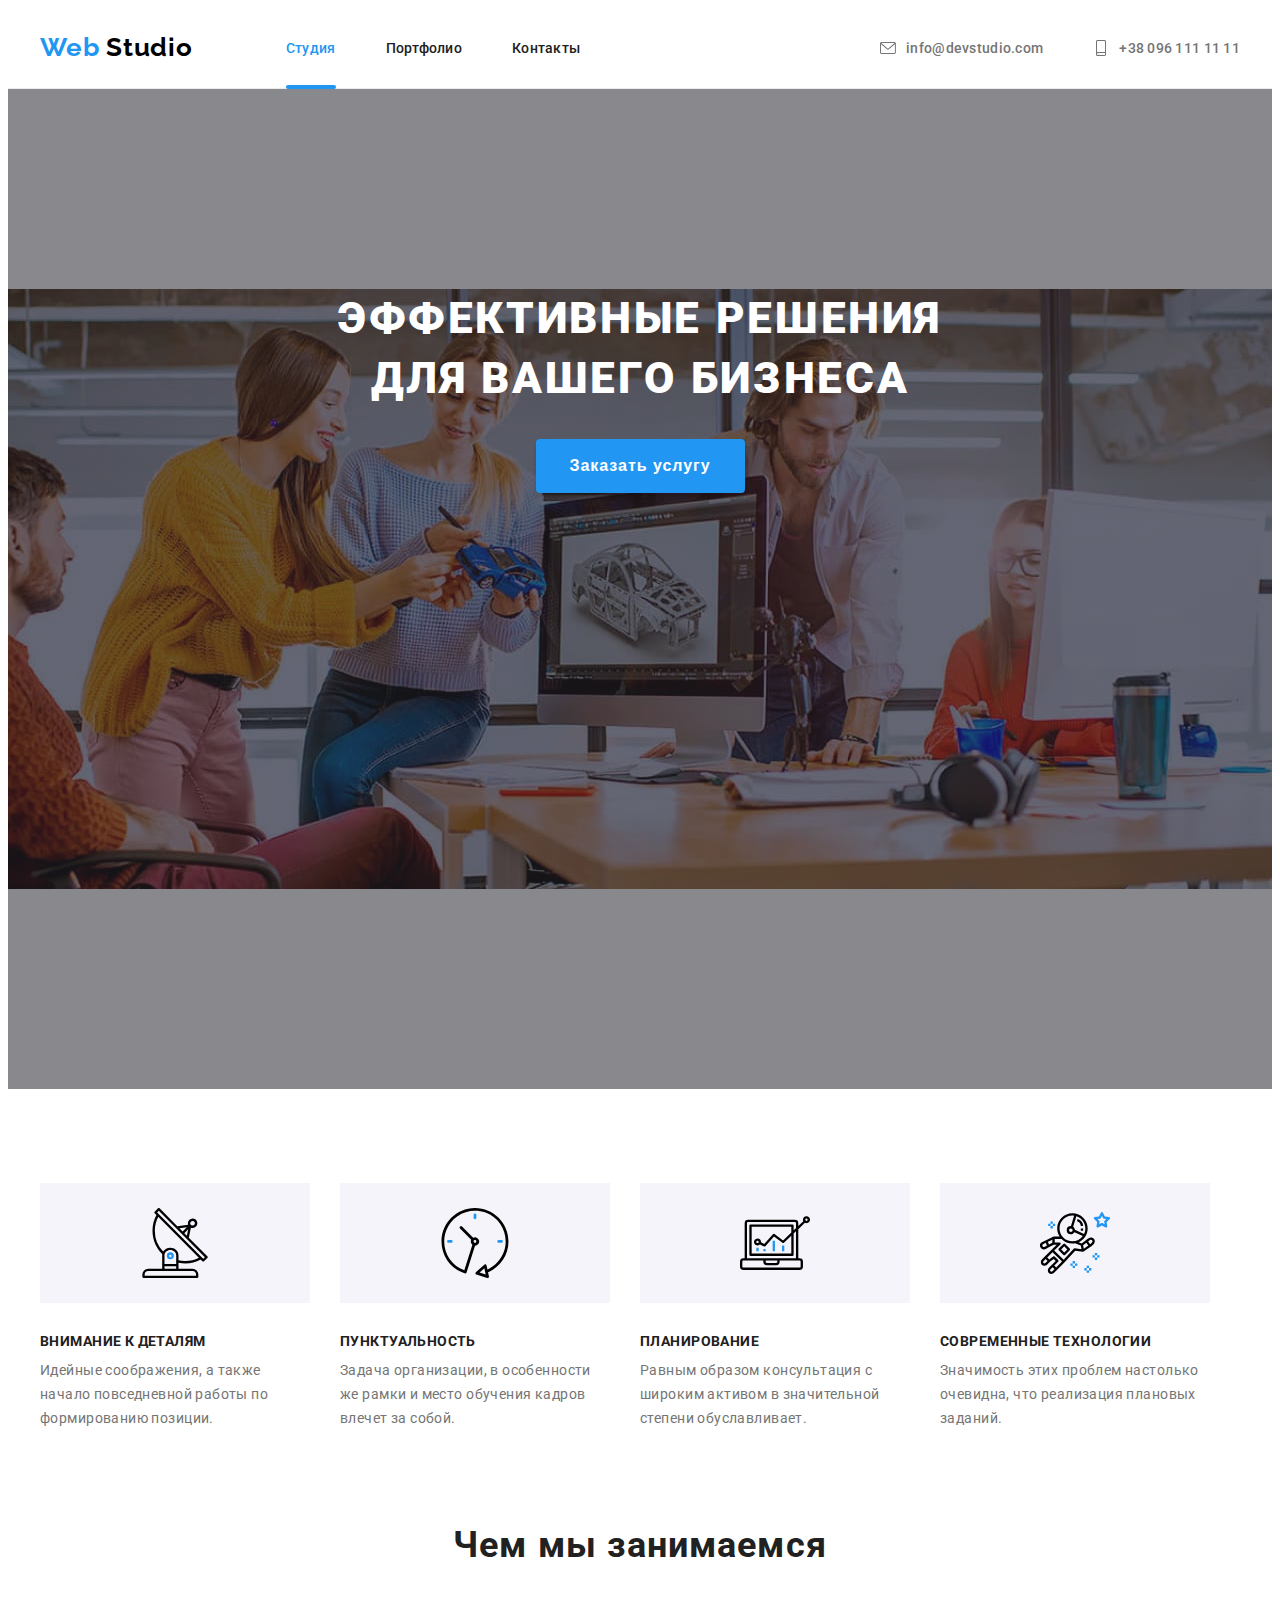
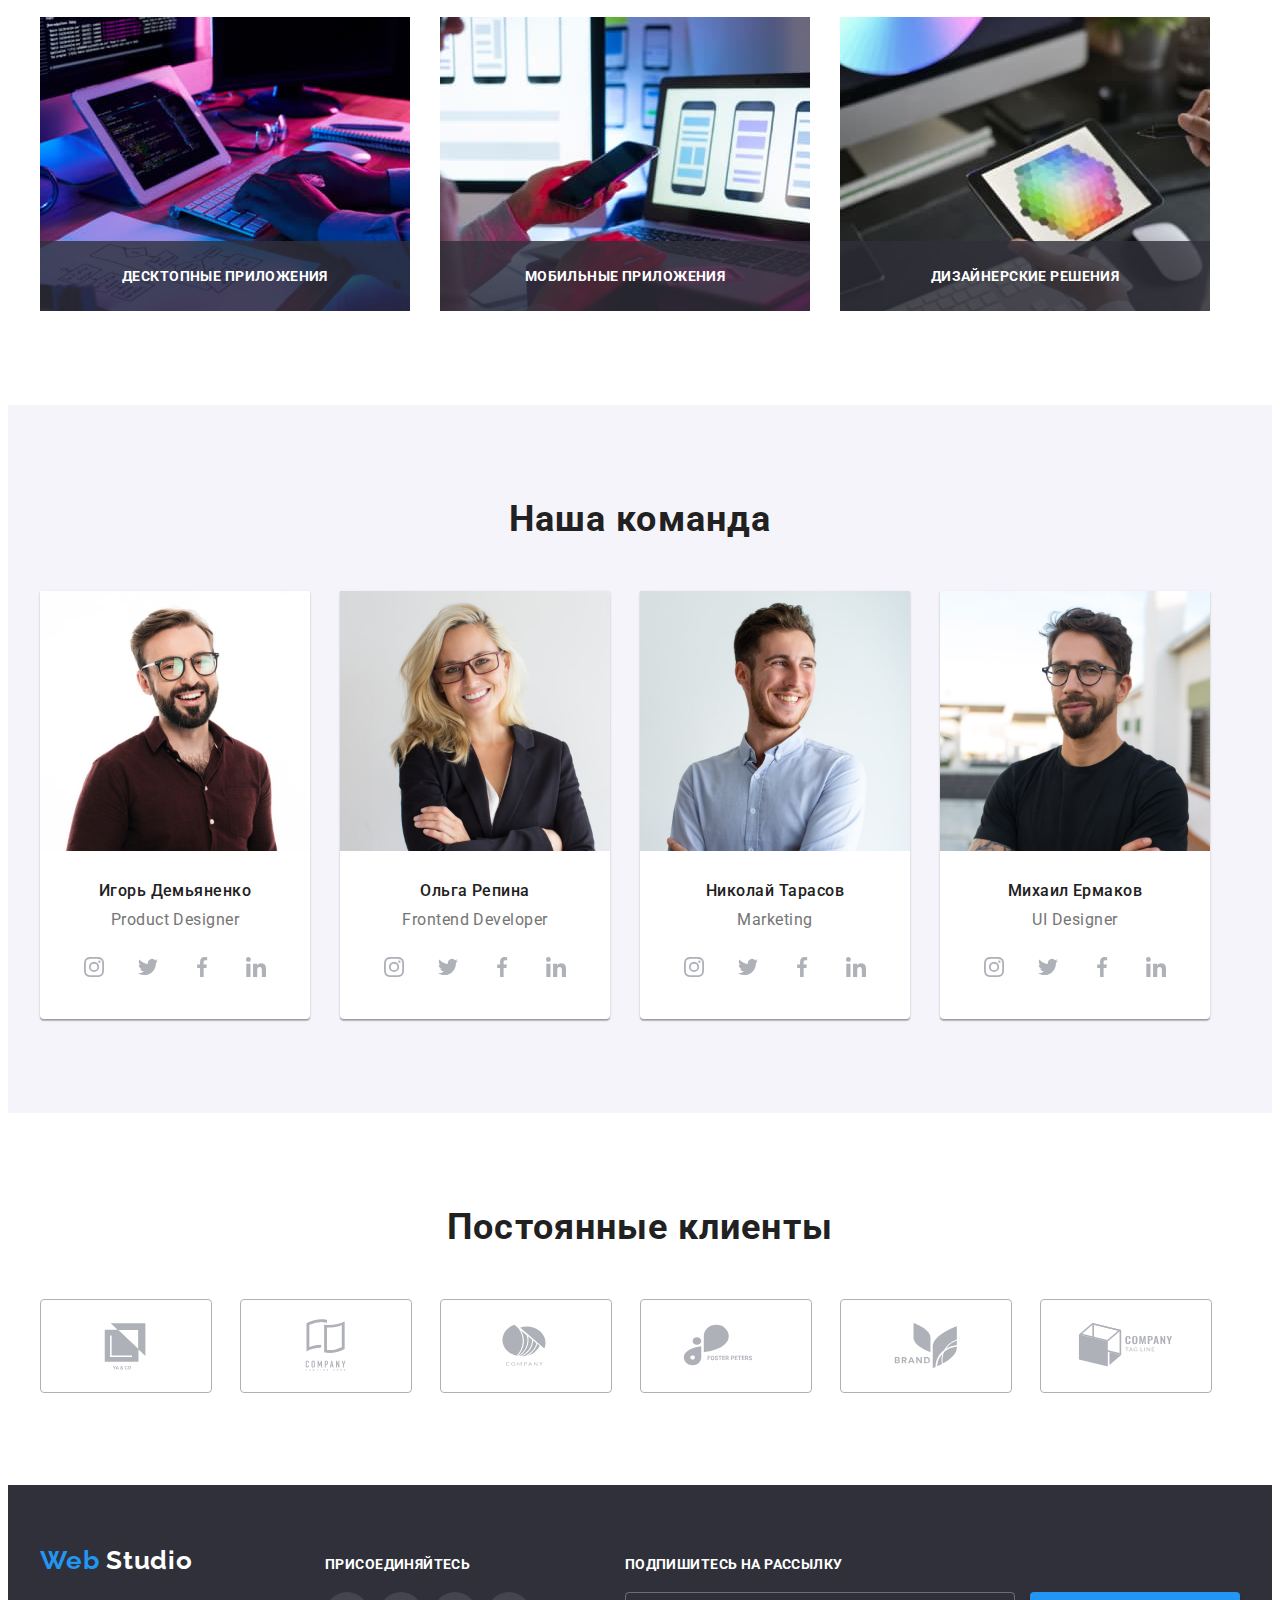
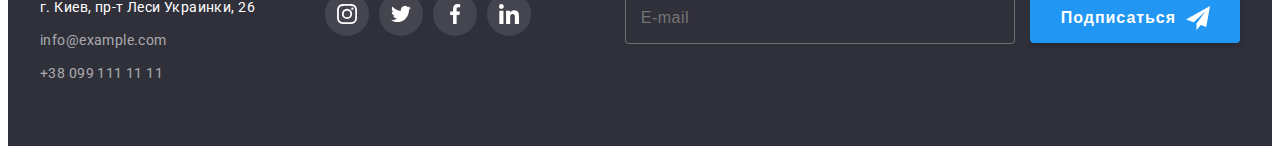
==== index.html @ 8574497f "Copy dz6" ====
<!DOCTYPE html>
<html lang="ru">
  <head>
    <meta charset="UTF-8" />
    <meta http-equiv="X-UA-Compatible" content="IE=edge" />
    <meta name="viewport" content="width=device-width, initial-scale=1.0" />
    <title>WebStudio</title>
    <link
      rel="stylesheet"
      href="https://cdnjs.cloudflare.com/ajax/libs/modern-normalize/1.0.0/modern-normalize.min.css"
      integrity="sha512-ISS7cAi1PEhQ8jnbJpJZMd29NlhNj4AWYyLOSp2CE/CsHxTCu+r+t0D2yoJudVrd0/8fTVPUVDzY5Tvli75u/g=="
      crossorigin="anonymous"
    />
    <link rel="stylesheet" href="./css/style.css" />
    <link rel="preconnect" href="https://fonts.googleapis.com" />
    <link rel="preconnect" href="https://fonts.gstatic.com" crossorigin />
    <link
      href="https://fonts.googleapis.com/css2?family=Raleway:wght@700&family=Roboto:wght@400;500;700;900&display=swap"
      rel="stylesheet"
    />
  </head>
  <body>
    <header>
      <div class="container container-nav">
        <a class="logo-header" href="./index.html">
          <span class="logo-color">Web</span>
          Studio
        </a>
        <!-- Menu -->
        <nav>
          <ul class="nav-table">
            <li class="table-item">
              <a class="table-link activ" href="./index.html">Студия</a>
            </li>
            <li class="table-item">
              <a class="table-link" href="./portfolio.html">Портфолио</a>
            </li>
            <li class="table-item">
              <a class="table-link" href="">Контакты</a>
            </li>
          </ul>
        </nav>
        <!-- Header-contacts -->
        <ul class="table-info">
          <li class="table-item">
            <a class="table-info-link" href="mailto:info@devstudio.com">
              <svg class="info-icon-mail" width="16" height="16">
                <use href="./images/icons.svg#icon-mail"></use>
              </svg>
              info@devstudio.com
            </a>
          </li>
          <li class="table-item">
            <a class="table-info-link" href="tel:+380961111111">
              <svg class="info-icon-smartphone" width="16" height="16">
                <use href="./images/icons.svg#icon-smartphone"></use>
              </svg>
              +38 096 111 11 11
            </a>
          </li>
        </ul>
      </div>
    </header>

    <main>
      <!-- Hero -->
      <section class="hero">
        <div>
          <h1 class="main-title">
            Эффективные решения
            <br />
            для вашего бизнеса
          </h1>
          <button class="main-btm" type="button" data-open-modal>
            Заказать услугу
          </button>
        </div>
      </section>
      <!-- Benefits -->
      <section class="section">
        <div class="container">
          <h2 class="visually-hidden">Преимущество</h2>
          <ul class="benefits-table">
            <li class="benefits-item">
              <div class="benefits-icon">
                <svg class="icon-antenna">
                  <use href="./images/icons.svg#icon-antenna"></use>
                </svg>
              </div>
              <h3 class="benefits-title">Внимание к деталям</h3>
              <p class="benefits-text">
                Идейные соображения, а также начало повседневной работы по
                формированию позиции.
              </p>
            </li>
            <li class="benefits-item">
              <div class="benefits-icon">
                <svg class="icon-antenna">
                  <use href="./images/icons.svg#icon-clock"></use>
                </svg>
              </div>
              <h3 class="benefits-title">Пунктуальность</h3>
              <p class="benefits-text">
                Задача организации, в особенности же рамки и место обучения
                кадров влечет за собой.
              </p>
            </li>
            <li class="benefits-item">
              <div class="benefits-icon">
                <svg class="icon-antenna">
                  <use href="./images/icons.svg#icon-diagram"></use>
                </svg>
              </div>
              <h3 class="benefits-title">Планирование</h3>
              <p class="benefits-text">
                Равным образом консультация с широким активом в значительной
                степени обуславливает.
              </p>
            </li>
            <li class="benefits-item">
              <div class="benefits-icon">
                <svg class="icon-antenna">
                  <use href="./images/icons.svg#icon-astronaut"></use>
                </svg>
              </div>
              <h3 class="benefits-title">Современные технологии</h3>
              <p class="benefits-text">
                Значимость этих проблем настолько очевидна, что реализация
                плановых заданий.
              </p>
            </li>
          </ul>
        </div>
      </section>
      <!-- Work -->
      <section class="work section">
        <div class="container">
          <h2 class="work-title">Чем мы занимаемся</h2>
          <ul class="work-table">
            <li class="work-img">
              <img src="./images/box1.jpg" alt="photo" width="370" />
              <p class="work-text">Десктопные приложения</p>
            </li>
            <li class="work-img">
              <img src="./images/box2.jpg" alt="photo" width="370" />
              <p class="work-text">Мобильные приложения</p>
            </li>
            <li class="work-img">
              <img src="./images/box3.jpg" alt="photo" width="370" />
              <p class="work-text">Дизайнерские решения</p>
            </li>
          </ul>
        </div>
      </section>
      <!-- Trainer -->
      <section class="trainer section">
        <div class="container">
          <h2 class="trainer-subtitle">Наша команда</h2>
          <ul class="trainer-table">
            <li class="trainer-item">
              <img src="./images/team1.jpg" alt="photo" width="270" />
              <div class="tehno-card-trainer">
                <h3 class="trainer-title">Игорь Демьяненко</h3>
                <p class="trainer-text">Product Designer</p>
                <ul class="trainer-table-icon">
                  <li class="trainer-item-icon">
                    <a class="trainer-icon-link" href="">
                      <svg class="trainer-icon">
                        <use href="./images/icons.svg#icon-instagram"></use>
                      </svg>
                    </a>
                  </li>
                  <li class="trainer-item-icon">
                    <a class="trainer-icon-link" href="">
                      <svg class="trainer-icon">
                        <use href="./images/icons.svg#icon-twitter"></use>
                      </svg>
                    </a>
                  </li>
                  <li class="trainer-item-icon">
                    <a class="trainer-icon-link" href="">
                      <svg class="trainer-icon">
                        <use href="./images/icons.svg#icon-facebook"></use>
                      </svg>
                    </a>
                  </li>
                  <li class="trainer-item-icon">
                    <a class="trainer-icon-link" href="">
                      <svg class="trainer-icon">
                        <use href="./images/icons.svg#icon-linkedin"></use>
                      </svg>
                    </a>
                  </li>
                </ul>
              </div>
            </li>
            <li class="trainer-item">
              <img src="./images/team2.jpg" alt="photo" width="270" />
              <div class="tehno-card-trainer">
                <h3 class="trainer-title">Ольга Репина</h3>
                <p class="trainer-text">Frontend Developer</p>
                <ul class="trainer-table-icon">
                  <li class="trainer-item-icon">
                    <a class="trainer-icon-link" href="">
                      <svg class="trainer-icon">
                        <use href="./images/icons.svg#icon-instagram"></use>
                      </svg>
                    </a>
                  </li>
                  <li class="trainer-item-icon">
                    <a class="trainer-icon-link" href="">
                      <svg class="trainer-icon">
                        <use href="./images/icons.svg#icon-twitter"></use>
                      </svg>
                    </a>
                  </li>
                  <li class="trainer-item-icon">
                    <a class="trainer-icon-link" href="">
                      <svg class="trainer-icon">
                        <use href="./images/icons.svg#icon-facebook"></use>
                      </svg>
                    </a>
                  </li>
                  <li class="trainer-item-icon">
                    <a class="trainer-icon-link" href="">
                      <svg class="trainer-icon">
                        <use href="./images/icons.svg#icon-linkedin"></use>
                      </svg>
                    </a>
                  </li>
                </ul>
              </div>
            </li>
            <li class="trainer-item">
              <img src="./images/team3.jpg" alt="photo" width="270" />
              <div class="tehno-card-trainer">
                <h3 class="trainer-title">Николай Тарасов</h3>
                <p class="trainer-text">Marketing</p>
                <ul class="trainer-table-icon">
                  <li class="trainer-item-icon">
                    <a class="trainer-icon-link" href="">
                      <svg class="trainer-icon">
                        <use href="./images/icons.svg#icon-instagram"></use>
                      </svg>
                    </a>
                  </li>
                  <li class="trainer-item-icon">
                    <a class="trainer-icon-link" href="">
                      <svg class="trainer-icon">
                        <use href="./images/icons.svg#icon-twitter"></use>
                      </svg>
                    </a>
                  </li>
                  <li class="trainer-item-icon">
                    <a class="trainer-icon-link" href="">
                      <svg class="trainer-icon">
                        <use href="./images/icons.svg#icon-facebook"></use>
                      </svg>
                    </a>
                  </li>
                  <li class="trainer-item-icon">
                    <a class="trainer-icon-link" href="">
                      <svg class="trainer-icon">
                        <use href="./images/icons.svg#icon-linkedin"></use>
                      </svg>
                    </a>
                  </li>
                </ul>
              </div>
            </li>
            <li class="trainer-item">
              <img src="./images/team4.jpg" alt="photo" width="270" />
              <div class="tehno-card-trainer">
                <h3 class="trainer-title">Михаил Ермаков</h3>
                <p class="trainer-text">UI Designer</p>
                <ul class="trainer-table-icon">
                  <li class="trainer-item-icon">
                    <a class="trainer-icon-link" href="">
                      <svg class="trainer-icon">
                        <use href="./images/icons.svg#icon-instagram"></use>
                      </svg>
                    </a>
                  </li>
                  <li class="trainer-item-icon">
                    <a class="trainer-icon-link" href="">
                      <svg class="trainer-icon">
                        <use href="./images/icons.svg#icon-twitter"></use>
                      </svg>
                    </a>
                  </li>
                  <li class="trainer-item-icon">
                    <a class="trainer-icon-link" href="">
                      <svg class="trainer-icon">
                        <use href="./images/icons.svg#icon-facebook"></use>
                      </svg>
                    </a>
                  </li>
                  <li class="trainer-item-icon">
                    <a class="trainer-icon-link" href="">
                      <svg class="trainer-icon">
                        <use href="./images/icons.svg#icon-linkedin"></use>
                      </svg>
                    </a>
                  </li>
                </ul>
              </div>
            </li>
          </ul>
        </div>
      </section>
      <!-- Companies -->
      <section class="section">
        <div class="container companies">
          <h2 class="companies-title">Постоянные клиенты</h2>
          <ul class="companies-table">
            <li class="companies-item">
              <a class="companies-link" href="">
                <svg class="companies-icon">
                  <use href="./images/icons.svg#icon-client1"></use>
                </svg>
              </a>
            </li>
            <li class="companies-item">
              <a class="companies-link" href="">
                <svg class="companies-icon">
                  <use href="./images/icons.svg#icon-client2"></use>
                </svg>
              </a>
            </li>
            <li class="companies-item">
              <a class="companies-link" href="">
                <svg class="companies-icon">
                  <use href="./images/icons.svg#icon-client3"></use>
                </svg>
              </a>
            </li>
            <li class="companies-item">
              <a class="companies-link" href="">
                <svg class="companies-icon">
                  <use href="./images/icons.svg#icon-client4"></use>
                </svg>
              </a>
            </li>
            <li class="companies-item">
              <a class="companies-link" href="">
                <svg class="companies-icon">
                  <use href="./images/icons.svg#icon-client5"></use>
                </svg>
              </a>
            </li>
            <li class="companies-item">
              <a class="companies-link" href="">
                <svg class="companies-icon">
                  <use href="./images/icons.svg#icon-client6"></use>
                </svg>
              </a>
            </li>
          </ul>
        </div>
      </section>
    </main>

    <footer class="footer">
      <!-- Footer address -->
      <div class="footer-container container">
        <div>
          <a class="footer-logo" href="./index.html">
            <span class="footer-logo-color">Web</span>
            Studio
          </a>
          <address class="footer-address">
            <p class="footer-addres-text">г. Киев, пр-т Леси Украинки, 26</p>
            <ul>
              <li class="footer-table-item">
                <a class="footer-link" href="mailto:info@example.com">
                  info@example.com
                </a>
              </li>
              <li class="footer-table-item">
                <a class="footer-link" href="tel:+380991111111">
                  +38 099 111 11 11
                </a>
              </li>
            </ul>
          </address>
        </div>
        <!-- Network footer -->
        <div class="footer-section-icon">
          <h3 class="footer-title">Присоединяйтесь</h3>
          <ul class="footer-table-icon">
            <li class="footer-item-icon">
              <a class="footer-icon-link" href="">
                <svg class="footer-icon">
                  <use href="./images/icons.svg#icon-instagram"></use>
                </svg>
              </a>
            </li>
            <li class="footer-item-icon">
              <a class="footer-icon-link" href="">
                <svg class="footer-icon">
                  <use href="./images/icons.svg#icon-twitter"></use>
                </svg>
              </a>
            </li>
            <li class="footer-item-icon">
              <a class="footer-icon-link" href="">
                <svg class="footer-icon">
                  <use href="./images/icons.svg#icon-facebook"></use>
                </svg>
              </a>
            </li>
            <li class="footer-item-icon">
              <a class="footer-icon-link" href="">
                <svg class="footer-icon">
                  <use href="./images/icons.svg#icon-linkedin"></use>
                </svg>
              </a>
            </li>
          </ul>
        </div>
        <!-- Footer-form-index -->
        <form class="footer-form">
          <h3 class="footer-form-title">Подпишитесь на рассылку</h3>
          <input
            class="footer-email"
            type="email"
            name="email"
            placeholder="E-mail"
            required
          />

          <button class="form-btm-submit" type="submit">
            Подписаться
            <svg class="form-icon-send" width="24" height="24">
              <use href="./images/icons.svg#icon-icon-send"></use>
            </svg>
          </button>
        </form>
      </div>
    </footer>
    <!-- Backdrop -->
    <div class="backdrop is-hidden" data-backdrop>
      <div class="modal">
        <button class="backdrop-button" data-close-modal>
          <svg class="backdrop-icon">
            <use
              href="./images/icons.svg#icon-close-black"
              width="18"
              height="18"
            ></use>
          </svg>
        </button>

        <!-- Form -->
        <form class="backdrop-form">
          <h3 class="backdrop-title">
            Оставьте свои данные, мы вам перезвоним
          </h3>
          <label class="backdrop-label">
            <span class="backdrop-label-text">Имя</span>
            <input class="form-input" type="text" name="text" required/>
            <svg class="form-icon" width="18" height="18">
              <use href="./images/icons.svg#icon-backdrop-person"></use>
            </svg>
          </label>
          <label class="backdrop-label">
            <span class="backdrop-label-text">Телефон</span>
            <input class="form-input" type="tel" name="tel" required/>
            <svg class="form-icon" width="18" height="18">
              <use href="./images/icons.svg#icon-phone-bagdrop"></use>
            </svg>
          </label>
          <label class="backdrop-label">
            <span class="backdrop-label-text">Почта</span>
            <input class="form-input" type="email" name="email" required/>
            <svg class="form-icon" width="18" height="18">
              <use href="./images/icons.svg#icon-backdrop-email"></use>
            </svg>
          </label>
          <label class="backdrop-textarea">
            <span class="backdrop-label-text">Комментарий</span>
            <textarea
              class="textarea"
              name="textarea"
              placeholder="Введите текст"
            ></textarea>
          </label>
          <label class="backdrop-chackbox">
            <input class="checkbox" type="checkbox" />
            <span class="checkbox-icon"></span>

            Соглашаюсь с рассылкой и принимаю
            <a class="backdrop-link" href="">Условия договора</a>
          </label>
          <div class="backdrop-container-btm">
            <button class="backdrop-btm" type="submit">Отправить</button>
          </div>
        </form>
      </div>
    </div>
    <!-- JS -->
    <script src="./js/modal.js"></script>
  </body>
</html>
---- css/style.css ----
:root {
  --primary-text-color: #212121;
  --primary-whity-color: #ffffff;
  --accent-color: #2196f3;
  --link-color: #757575;
  --logo-color: #000000;
  --bgr-color: #2f303a;
  --secondary-bgr-color: #f5f4fa;
  --button-hover: #188ce8;
  --hero-border-color: #ececec;
  --color-icons: #afb1b8;
}

body {
  font-family: "Roboto", sans-serif;
  font-style: normal;
  font-size: 14px;
  background-color: var(--primary-whity-color);
  color: var(--primary-text-color);
}
img {
  display: block;
  max-width: 100%;
  height: auto;
}
h1,
h2,
h3,
h4,
h5,
h6,
p {
  font-size: inherit;
  font-weight: 400;
  margin: 0;
  padding: 0;
}
ul {
  list-style: none;
}
ul,
li {
  margin: 0;
  padding: 0;
}
header {
  border-bottom: 1px solid var(--hero-border-color);
}

header .activ {
  color: var(--accent-color);
}
input {
  padding: 0;
}

/* header страницы index и portfolio */
.container {
  max-width: 1200px;
  margin: 0 auto;
  padding-left: 15px;
  padding-right: 15px;
}
.section {
  padding-top: 94px;
  padding-bottom: 94px;
}
/* nav-menu */
.container-nav {
  display: flex;
}
.logo-header {
  font-family: "Raleway";
  font-weight: 700;
  font-size: 26px;
  line-height: 1.192;
  color: var(--logo-color);
  letter-spacing: 0.03em;
  text-decoration: none;
  padding-top: 24px;
  margin-right: 93px;
  padding-bottom: 25px;
}
.logo-color {
  color: var(--accent-color);
}
.nav-table {
  display: flex;
}
.table-item {
  margin-right: 50px;
}
.table-item:last-child {
  margin-right: 0;
}
.table-link {
  font-weight: 500;
  font-size: 14px;
  line-height: 1.142;
  letter-spacing: 0.02em;
  color: var(--primary-text-color);
  text-decoration: none;
  padding: 32px 0;
  display: block;
  position: relative;
  transition-property: color;
  transition-duration: 250ms;
  transition-timing-function: cubic-bezier(0.4, 0, 0.2, 1);
}

.table-link::after {
  content: "";
  display: block;
  height: 4px;
  width: 100%;
  background: #2196f3;
  border-radius: 2px;
  position: absolute;
  bottom: -1.5px;
  opacity: 0;
  transition-property: transform background opacity;
  transition-duration: 250ms;
  transition-timing-function: cubic-bezier(0.4, 0, 0.2, 1);
  transform: scaleX(0);
}
.table-link:hover::after,
.table-link:focus::after {
  opacity: 1;
  transform: scaleX(1);
}

header .activ::after {
  content: "";
  display: block;
  height: 4px;
  width: 100%;
  background: #2196f3;
  border-radius: 2px;
  position: absolute;
  bottom: -1.5px;
  transform: scale(1);
  opacity: 1;
}
.table-info {
  display: flex;
  margin-left: auto;
}

.table-info-link {
  display: flex;
  align-items: center;
  font-weight: 500;
  font-size: 14px;
  line-height: 16px;
  letter-spacing: 0.02em;
  color: var(--link-color);
  fill: var(--link-color);
  text-decoration: none;
  padding: 32px 0;
  transition-property: color, fill;
  transition-duration: 250ms;
  transition-timing-function: cubic-bezier(0.4, 0, 0.2, 1);
}
.info-icon-mail {
  margin-right: 10px;
}
.info-icon-smartphone {
  margin-right: 10px;
}

.table-link:hover,
.table-link:focus,
.table-info-link:hover,
.table-info-link:focus {
  color: var(--accent-color);
  fill: var(--accent-color);
}

/* hero*/
.hero {
  background-color: #c4c4c4;
  max-width: 1600px;
  height: 600px;
  margin-left: auto;
  margin-right: auto;
  background-image: linear-gradient(
      to right,
      rgba(47, 48, 58, 0.4),
      rgba(47, 48, 58, 0.4)
    ),
    url(../images/fon-img.jpeg);
  background-repeat: no-repeat;
  background-position: center;
  text-align: center;
  padding: 200px 0;
}
.main-title {
  font-weight: 900;
  font-size: 44px;
  line-height: 1.363;
  text-align: center;
  letter-spacing: 0.06em;
  text-transform: uppercase;
  color: var(--primary-whity-color);
}

.main-btm {
  background-color: var(--accent-color);
  font-weight: 700;
  font-size: 16px;
  line-height: 1.875;
  text-align: center;
  letter-spacing: 0.06em;
  color: var(--primary-whity-color);
  cursor: pointer;
  padding: 10px 32px;
  margin-top: 30px;
  border-radius: 4px;
  border-color: transparent;
  box-shadow: 0px 4px 4px rgba(0, 0, 0, 0.15);
  transition-property: background-color;
  transition-duration: 250ms;
  transition-timing-function: cubic-bezier(0.4, 0, 0.2, 1);
}
.main-btm:hover,
.main-btm:focus {
  background-color: var(--button-hover);
}
/* Benefits */
.visually-hidden {
  position: absolute;
  width: 1px;
  height: 1px;
  margin: -1px;
  border: 0;
  padding: 0;
  white-space: nowrap;
  clip-path: inset(100%);
  clip: rect(0 0 0 0);
  overflow: hidden;
}

.benefits-table {
  display: flex;
}
.benefits-item {
  max-width: 270px;
  margin-right: 30px;
}
.benefits-item:last-child {
  margin-right: 0;
}
.benefits-icon {
  display: flex;
  width: 270px;
  height: 120px;
  margin-bottom: 30px;
  background-color: var(--secondary-bgr-color);
  align-items: center;
  justify-content: center;
}
.icon-antenna {
  height: 70px;
  width: 70px;
}

.benefits-title {
  font-weight: 700;
  font-size: 14px;
  line-height: 1.142;
  letter-spacing: 0.03em;
  text-transform: uppercase;
  color: var(--primary-text-color);
}
.benefits-text {
  font-size: 14px;
  line-height: 1.714;
  letter-spacing: 0.03em;
  color: #757575;
  margin-top: 10px;
}

/* Work */
.work {
  padding-top: 0;
}
.work-title {
  font-weight: 700;
  font-size: 36px;
  line-height: 1.166;
  text-align: center;
  letter-spacing: 0.03em;
  margin-bottom: 50px;
}
.work-table {
  display: flex;
  flex-wrap: wrap;
  list-style: none;
  margin-top: -30px;
  margin-left: -30px;
}
.work-img {
  position: relative;
  margin-top: 30px;
  margin-left: 30px;
  flex-basis: calc(100% / 3- 30px);
}
.work-text {
  position: absolute;
  left: 0;
  bottom: 0;
  width: 100%;
  height: 70px;
  background: rgba(47, 48, 58, 0.8);

  display: flex;
  align-items: center;
  justify-content: center;

  text-transform: uppercase;
  font-weight: 700;
  font-size: 14px;
  line-height: 1.142;
  text-align: center;
  letter-spacing: 0.03em;
  color: #ffffff;
}
/* Treiner */
.trainer {
  background-color: var(--secondary-bgr-color);
}
.trainer-subtitle,
.companies-title {
  font-weight: 700;
  font-size: 36px;
  line-height: 1.166;
  text-align: center;
  letter-spacing: 0.03em;
}
.trainer-table {
  margin-top: 50px;
  display: flex;
  flex-wrap: wrap;
  margin-right: -30px;
}
.trainer-item {
  background-color: var(--primary-whity-color);
  max-width: 270px;
  box-shadow: 0px 1px 3px rgba(0, 0, 0, 0.12), 0px 1px 1px rgba(0, 0, 0, 0.14),
    0px 2px 1px rgba(0, 0, 0, 0.2);
  border-radius: 0px 0px 4px 4px;
  flex-basis: (100 / 4 - 30px);
  margin-right: 30px;
}

.tehno-card-trainer {
  padding: 30px 32px;
}
.trainer-title {
  font-weight: 500;
  font-size: 16px;
  line-height: 1.187;
  text-align: center;
  letter-spacing: 0.03em;
  color: var(--primary-text-color);
}
.trainer-text {
  font-size: 16px;
  line-height: 1.187;
  text-align: center;
  letter-spacing: 0.03em;
  color: var(--link-color);
  margin-top: 10px;
}
.trainer-table-icon {
  display: flex;
  margin-top: 16px;
}
.trainer-item-icon {
  margin-right: 10px;
}
.trainer-item-icon:last-child {
  margin-right: 0;
}

.trainer-icon-link {
  display: flex;
  justify-content: center;
  align-items: center;
  width: 44px;
  height: 44px;
  fill: var(--color-icons);
  margin-right: 10px;
  border-radius: 50%;
  transition-property: background-color, fill;
  transition-duration: 250ms;
  transition-timing-function: cubic-bezier(0.4, 0, 0.2, 1);
}
.trainer-icon-link:last-child {
  margin-right: 0;
}
.trainer-icon-link:hover,
.trainer-icon-link:focus {
  background-color: var(--accent-color);
  fill: var(--primary-whity-color);
}
.trainer-icon {
  width: 20px;
  height: 20px;
}

/* ------ main страницы portfolio -----*/
/* ------- Filter-tehno ------ */
.filter-table {
  display: flex;
  justify-content: center;
  margin-bottom: 50px;
}
.filter-item {
  margin-left: 8px;
}
.filter-item:first-child {
  margin-left: 0;
}

.main-btm-content {
  background-color: #f5f4fa;
  font-weight: 500;
  font-size: 16px;
  line-height: 1.625;
  text-align: center;
  letter-spacing: 0.03em;
  color: var(--primary-text-color);
  padding: 6px 22px;
  border-radius: 4px;
  border: none;
  cursor: pointer;
  transition-property: background-color, color, box-shadow;
  transition-duration: 250ms;
  transition-timing-function: cubic-bezier(0.4, 0, 0.2, 1);
}
.main-btm-content:hover,
.main-btm-content:focus {
  background-color: var(--accent-color);
  color: var(--primary-whity-color);
  box-shadow: 0px 3px 1px rgba(0, 0, 0, 0.1), 0px 1px 2px rgba(0, 0, 0, 0.08),
    0px 2px 2px rgba(0, 0, 0, 0.12);
}
.activ-btm {
  background-color: var(--accent-color);
  color: var(--primary-whity-color);
}

/* ----Tehno-card----- */
.tehno-table {
  display: flex;
  flex-wrap: wrap;
  margin-top: -30px;
  margin-left: -30px;
}
.tehno-item {
  max-width: 370px;
  margin-top: 30px;
  margin-left: 30px;
  flex-basis: calc(100% / - 30px);
}

.tehno-link {
  display: block;
  text-decoration: none;
  transition-property: box-shadow;
  transition-duration: 250ms;
  transition-timing-function: cubic-bezier(0.4, 0, 0.2, 1);
}
.tehno-link:hover,
.tehno-link:focus {
  box-shadow: 0px 1px 1px rgba(0, 0, 0, 0.12), 0px 4px 4px rgba(0, 0, 0, 0.06),
    1px 4px 6px rgba(0, 0, 0, 0.16);
}
.tehno-fon-card {
  position: relative;
  overflow: hidden;
}
.tehno-fon-text {
  position: absolute;
  top: 0;
  left: 0;
  max-width: 100%;
  font-weight: 400;
  font-size: 18px;
  line-height: 1.56;
  letter-spacing: 0.03em;
  color: #ffffff;
  background: rgba(33, 150, 243, 0.9);
  padding: 63px 24px;
  opacity: 0;
  transition-property: transform, opacity;
  transform: translateY(100%);
  transition-duration: 250ms;
  transition-timing-function: cubic-bezier(0.4, 0, 0.2, 1);
}
.tehno-link:hover .tehno-fon-text,
.tehno-link:focus .tehno-fon-text {
  opacity: 1;
  transform: translateY(0);
}
.tehno-card {
  padding: 20px 24px;
  border-right: 1px solid var(--hero-border-color);
  border-bottom: 1px solid var(--hero-border-color);
  border-left: 1px solid var(--hero-border-color);
}
.tehno-title {
  margin: 0;
  padding: 0;
  font-weight: 700;
  font-size: 18px;
  line-height: 36px;
  letter-spacing: 0.06em;
  color: var(--primary-text-color);
  margin-bottom: 4px;
}
.tehno-text {
  font-size: 16px;
  line-height: 30px;
  letter-spacing: 0.03em;
  color: var(--link-color);
}
/* -----Companies---- */
.companies-table {
  display: flex;
  margin-top: 50px;
}

.companies-icon {
  width: 106px;
  height: 70px;
}
.companies-item {
  width: 170px;
  height: 92px;
}
.companies-item:not(:last-child) {
  margin-right: 30px;
}
.companies-link {
  display: flex;
  justify-content: center;
  align-items: center;
  width: 100%;
  height: 100%;
  border: 1px solid var(--color-icons);
  fill: var(--color-icons);
  border-radius: 4px;
  transition-property: border-color, fill;
  transition-duration: 250ms;
  transition-timing-function: cubic-bezier(0.4, 0, 0.2, 1);
}
.companies-link:hover,
.companies-link:focus {
  border-color: var(--accent-color);
  fill: var(--accent-color);
}

/* footer страницы index и portfolio */

.footer {
  background-color: var(--bgr-color);
  padding-top: 60px;
  padding-bottom: 60px;
}
.footer-container {
  display: flex;
  align-items: baseline;
}
/* Footer address */
.footer-logo {
  font-family: "Raleway";
  font-weight: 700;
  font-size: 26px;
  line-height: 1.192;
  letter-spacing: 0.03em;
  color: var(--primary-whity-color);
  text-decoration: none;
  display: block;
  margin-bottom: 20px;
}
.footer-logo-color {
  color: var(--accent-color);
}
.footer-address {
  font-style: normal;
}
.footer-addres-text {
  font-size: 14px;
  line-height: 1.714;
  letter-spacing: 0.03em;
  color: var(--primary-whity-color);
  margin-bottom: 9px;
}

.footer-table-item:last-child {
  margin-top: 9px;
}
.footer-section-icon {
  margin-left: 70px;
}
.footer-title {
  font-weight: 700;
  line-height: 1.142;
  letter-spacing: 0.03em;
  text-transform: uppercase;
  color: var(--primary-whity-color);
  margin-bottom: 20px;
}

.footer-link {
  font-size: 14px;
  line-height: 1.714;
  letter-spacing: 0.03em;
  color: rgba(255, 255, 255, 0.6);
  text-decoration: none;
  transition-property: color;
  transition-duration: 250ms;
  transition-timing-function: cubic-bezier(0.4, 0, 0.2, 1);
}
.footer-link:hover,
.footer-link:focus {
  color: rgba(255, 255, 255, 0.9);
}

/* Network footer */
.footer-table-icon {
  display: flex;
}

.footer-item-icon {
  margin-right: 10px;
}
.footer-item-icon:last-child {
  margin-right: 0;
}

.footer-icon-link {
  display: flex;
  justify-content: center;
  align-items: center;
  width: 44px;
  height: 44px;
  fill: var(--primary-whity-color);
  background: rgba(255, 255, 255, 0.1);
  border-radius: 50%;
  transition-property: background-color;
  transition-duration: 250ms;
  transition-timing-function: cubic-bezier(0.4, 0, 0.2, 1);
}

.footer-icon-link:hover,
.footer-icon-link:focus {
  background-color: var(--accent-color);
}

.footer-icon {
  width: 20px;
  height: 20px;
}

/* ---Footer-form---- */
.footer-form {
  margin-left: auto;
}

.footer-form-title {
  font-weight: 700;
  line-height: 1.142;
  letter-spacing: 0.03em;
  text-transform: uppercase;
  color: var(--primary-whity-color);
  margin-bottom: 20px;
}
.footer-email {
  border: 1px solid rgba(255, 255, 255, 0.3);
  font-size: 16px;
  line-height: 1.25;

  align-items: center;
  letter-spacing: 0.03em;
  color: rgba(255, 255, 255, 0.6);
  background-color: transparent;
  padding-right: 15px;
  padding-left: 15px;
  border-radius: 4px;
  width: 358px;
  min-height: 50px;
  margin-right: 12px;
}

.form-btm-submit {
  display: inline-flex;
  align-items: center;
  background-color: var(--accent-color);
  font-weight: 700;
  font-size: 16px;
  line-height: 1.714;
  text-align: center;
  letter-spacing: 0.06em;
  color: var(--primary-whity-color);
  cursor: pointer;
  padding: 10px 28px 10px 29px;
  border-radius: 4px;
  border-color: transparent;
  box-shadow: 0px 4px 4px rgba(0, 0, 0, 0.15);
  transition-property: background-color;
  transition-duration: 250ms;
  transition-timing-function: cubic-bezier(0.4, 0, 0.2, 1);
}
.form-btm-submit:hover,
.form-btm-submit:focus {
  background-color: var(--button-hover);
}

.form-icon-send {
  margin-left: 10px;
}
/* ------backdrop------ */
.backdrop {
  position: fixed;
  top: 0px;
  left: 0px;
  width: 100%;
  height: 100%;
  background: rgba(0, 0, 0, 0.2);
  transition-property: opacity, visibility;
  transition-duration: 250ms;
  transition-timing-function: cubic-bezier(0.4, 0, 0.2, 1);
}
.backdrop.is-hidden {
  opacity: 0;
  pointer-events: none;
  visibility: hidden;
}
.modal {
  position: absolute;
  top: 50%;
  left: 50%;

  width: 528px;
  height: 581px;
  background: #ffffff;
  box-shadow: 0px 1px 3px rgba(0, 0, 0, 0.12), 0px 1px 1px rgba(0, 0, 0, 0.14),
    0px 2px 1px rgba(0, 0, 0, 0.2);
  border-radius: 4px;
  transform: translate(-50%, -50%) scale(1.1);
  transition: transform 250ms cubic-bezier(0.4, 0, 0.2, 1);
}
.backdrop.is-hidden .modal {
  transform: scale(1);
  transform: translate(-50%, -50%);
  transition: transform 250ms cubic-bezier(0.4, 0, 0.2, 1);
}

.backdrop-button {
  position: absolute;
  right: 8px;
  top: 8px;
  display: flex;
  justify-content: center;
  align-items: center;
  padding: 0;
  width: 30px;
  height: 30px;
  border-radius: 50%;
  background: #ffffff;
  border: 1px solid rgba(0, 0, 0, 0.1);
  cursor: pointer;
  transition: fill 250ms cubic-bezier(0.4, 0, 0.2, 1);
}
.backdrop-icon {
  width: 18px;
  height: 18px;
}
.backdrop-button:hover,
.backdrop-button:focus {
  fill: var(--accent-color);
}

.backdrop-form {
  padding: 40px;
  display: flex;
  flex-direction: column;
}
.backdrop-title {
  font-weight: 700;
  font-size: 20px;
  line-height: 1.15;
  text-align: center;
  letter-spacing: 0.03em;
  color: var(--primary-text-color);
  margin-bottom: 12px;
}
.backdrop-label {
  position: relative;

  display: flex;
  flex-direction: column;
  margin-bottom: 10px;
}
.backdrop-label-text {
  font-weight: 400;
  font-size: 12px;
  line-height: 1.16;
  letter-spacing: 0.01em;
  color: var(--link-color);
  margin-bottom: 4px;
}

.form-input {
  height: 40px;
  border: 1px solid rgba(33, 33, 33, 0.2);
  box-sizing: border-box;
  border-radius: 4px;
  font-size: 16px;
  padding-left: 42px;
  transition: border-color 250ms cubic-bezier(0.4, 0, 0.2, 1);
}

.form-input:focus,
.textarea:focus {
  border-color: var(--accent-color);
  outline: none;
}

.form-icon {
  position: absolute;
  top: 50%;
  left: 12px;

  transition: fill 250ms cubic-bezier(0.4, 0, 0.2, 1);
}
.form-input:focus + .form-icon {
  fill: var(--accent-color);
}

.backdrop-textarea {
  display: flex;
  flex-direction: column;
  margin-bottom: 20px;
}
.textarea {
  resize: none;
  padding: 16px;
  width: 100%;
  height: 120px;

  border: 1px solid rgba(33, 33, 33, 0.2);
  box-sizing: border-box;
  border-radius: 4px;
}
.textarea::placeholder {
  font-family: "Roboto";
  font-style: normal;
  font-weight: 400;
  font-size: 14px;
  line-height: 16px;
  letter-spacing: 0.01em;

  color: rgba(117, 117, 117, 0.5);
}

.backdrop-chackbox {
  display: flex;
  justify-content: center;
  align-items: baseline;

  margin-bottom: 30px;
  font-family: "Roboto";
  font-style: normal;
  font-weight: 400;
  font-size: 14px;
  line-height: 1.714;

  letter-spacing: 0.03em;

  color: #757575;
}

.checkbox {
  position: absolute;
  width: 1px;
  height: 1px;
  margin: -1px;
  border: 0;
  padding: 0;
  white-space: nowrap;
  clip-path: inset(100%);
  clip: rect(0 0 0 0);
  overflow: hidden;
}

.checkbox-icon {
  position: relative;
  top: 2px;
  display: inline-block;
  width: 16px;
  height: 15px;
  margin-right: 8px;
  border-radius: 2px;
  background-image: url(../images/icon-no-check.svg);
  transition: background-image 250ms cubic-bezier(0.4, 0, 0.2, 1);
}
.checkbox:focus-visible + .checkbox-icon {
  outline: 2px solid rgb(48, 92, 201);
  outline-offset: 1px;
}
.checkbox:checked + .checkbox-icon {
  background-image: url(../images/icon-check.svg);
 
}



.backdrop-link {
  font-weight: 400;
  font-size: 14px;
  line-height: 1.714;
  letter-spacing: 0.03em;
  text-decoration-line: underline;
  color: #2196f3;
  margin-left: 5px;
}

.backdrop-btm {
  padding: 10px 55px;
  background-color: var(--accent-color);
  font-weight: 700;
  font-size: 16px;
  line-height: 1.88;
  text-align: center;
  letter-spacing: 0.06em;
  color: var(--primary-whity-color);
  border-radius: 4px;
  border-color: transparent;
  box-shadow: 0px 4px 4px rgba(0, 0, 0, 0.15);
  transition-property: background-color;
  transition-duration: 250ms;
  transition-timing-function: cubic-bezier(0.4, 0, 0.2, 1);
  cursor: pointer;
}
.backdrop-btm:hover,
.backdrop-btm:focus {
  background-color: var(--button-hover);
}
.backdrop-container-btm {
  display: flex;
  justify-content: center;
}
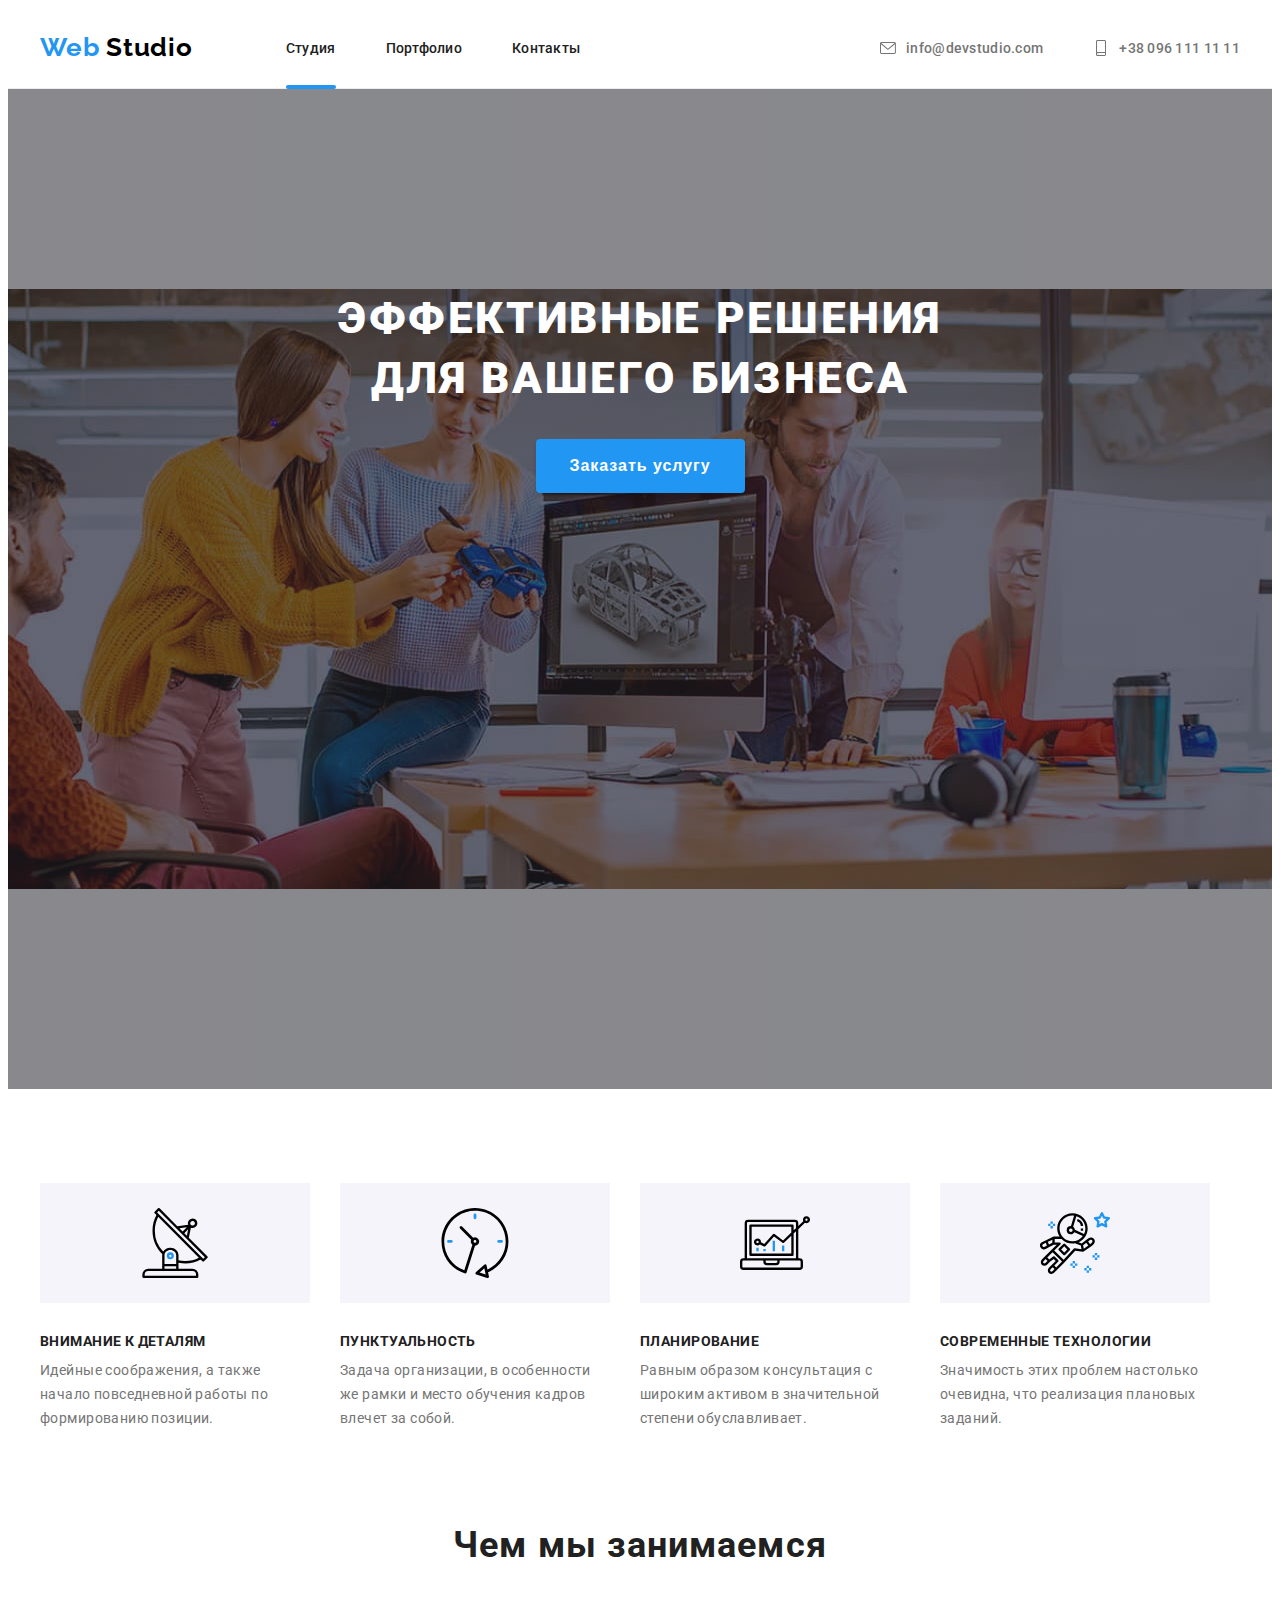
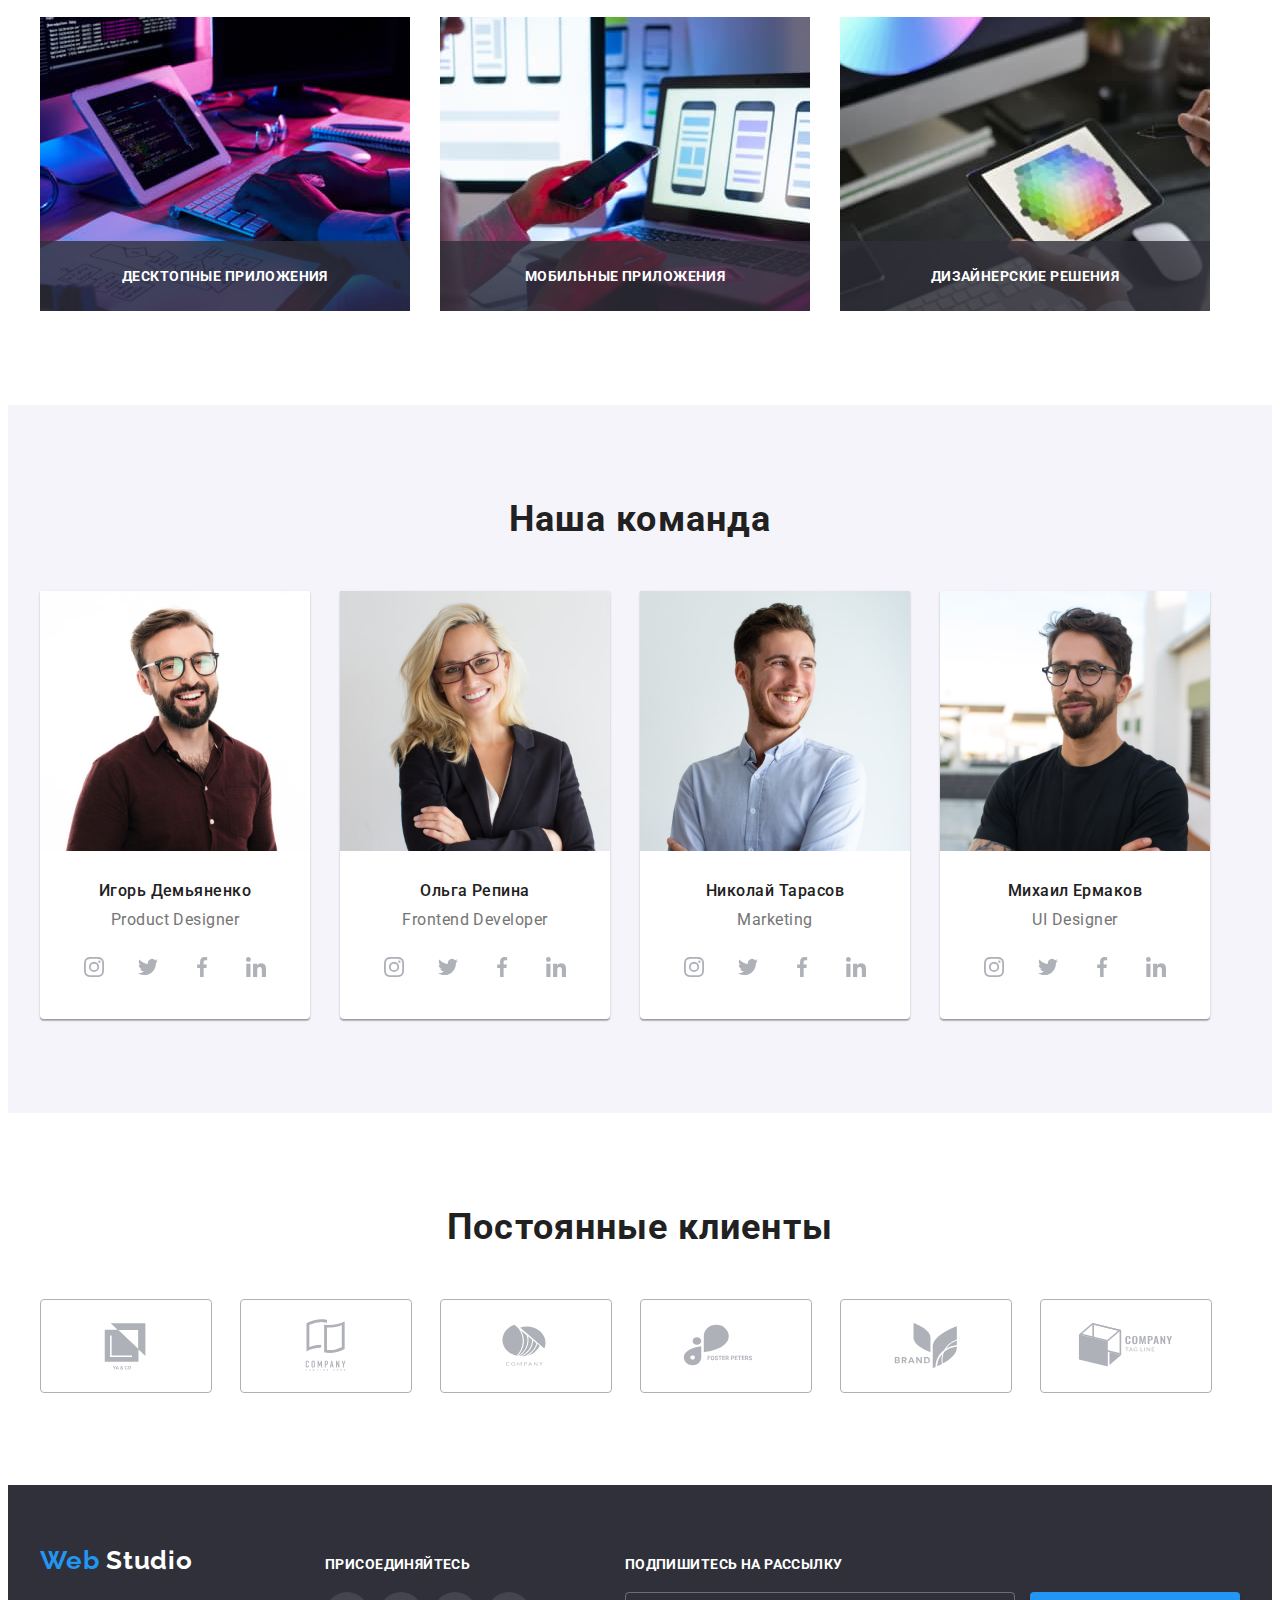
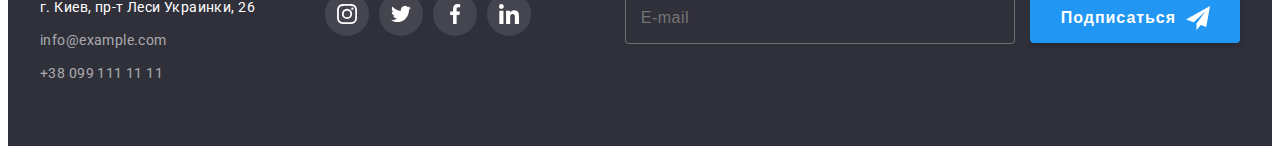
==== commit b610aee6: "BEM" ====
--- a/index.html
+++ b/index.html
@@ -23,36 +23,36 @@
     <header>
       <div class="container container-nav">
         <a class="logo-header" href="./index.html">
-          <span class="logo-color">Web</span>
+          <span class="logo-header__color">Web</span>
           Studio
         </a>
         <!-- Menu -->
         <nav>
           <ul class="nav-table">
-            <li class="table-item">
-              <a class="table-link activ" href="./index.html">Студия</a>
-            </li>
-            <li class="table-item">
-              <a class="table-link" href="./portfolio.html">Портфолио</a>
-            </li>
-            <li class="table-item">
-              <a class="table-link" href="">Контакты</a>
+            <li class="nav-table__item">
+              <a class="nav-table__link nav-table__link--activ" href="./index.html">Студия</a>
+            </li>
+            <li class="nav-table__item">
+              <a class="nav-table__link" href="./portfolio.html">Портфолио</a>
+            </li>
+            <li class="nav-table__item">
+              <a class="nav-table__link" href="">Контакты</a>
             </li>
           </ul>
         </nav>
         <!-- Header-contacts -->
         <ul class="table-info">
-          <li class="table-item">
-            <a class="table-info-link" href="mailto:info@devstudio.com">
-              <svg class="info-icon-mail" width="16" height="16">
+          <li class="table-info__item">
+            <a class="table-info__link" href="mailto:info@devstudio.com">
+              <svg class="table-info__icon" width="16" height="16">
                 <use href="./images/icons.svg#icon-mail"></use>
               </svg>
               info@devstudio.com
             </a>
-          </li>
-          <li class="table-item">
-            <a class="table-info-link" href="tel:+380961111111">
-              <svg class="info-icon-smartphone" width="16" height="16">
+          </li class="table-info__item">
+          <li>
+            <a class="table-info__link" href="tel:+380961111111">
+              <svg class="table-info__icon" width="16" height="16">
                 <use href="./images/icons.svg#icon-smartphone"></use>
               </svg>
               +38 096 111 11 11
@@ -66,65 +66,65 @@
       <!-- Hero -->
       <section class="hero">
         <div>
-          <h1 class="main-title">
+          <h1 class="hero__title">
             Эффективные решения
             <br />
             для вашего бизнеса
           </h1>
-          <button class="main-btm" type="button" data-open-modal>
+          <button class="hero__btm" type="button" data-open-modal>
             Заказать услугу
           </button>
         </div>
       </section>
       <!-- Benefits -->
       <section class="section">
-        <div class="container">
+        <div class="benefits container">
           <h2 class="visually-hidden">Преимущество</h2>
-          <ul class="benefits-table">
-            <li class="benefits-item">
-              <div class="benefits-icon">
-                <svg class="icon-antenna">
+          <ul class="benefits__table">
+            <li class="benefits__item">
+              <div class="benefits__icon">
+                <svg class="benefits__icon--svg">
                   <use href="./images/icons.svg#icon-antenna"></use>
                 </svg>
               </div>
-              <h3 class="benefits-title">Внимание к деталям</h3>
-              <p class="benefits-text">
+              <h3 class="benefits__title">Внимание к деталям</h3>
+              <p class="benefits__text">
                 Идейные соображения, а также начало повседневной работы по
                 формированию позиции.
               </p>
             </li>
-            <li class="benefits-item">
-              <div class="benefits-icon">
-                <svg class="icon-antenna">
+            <li class="benefits__item">
+              <div class="benefits__icon">
+                <svg class="benefits__icon--svg">
                   <use href="./images/icons.svg#icon-clock"></use>
                 </svg>
               </div>
-              <h3 class="benefits-title">Пунктуальность</h3>
-              <p class="benefits-text">
+              <h3 class="benefits__title">Пунктуальность</h3>
+              <p class="benefits__text">
                 Задача организации, в особенности же рамки и место обучения
                 кадров влечет за собой.
               </p>
             </li>
-            <li class="benefits-item">
-              <div class="benefits-icon">
-                <svg class="icon-antenna">
+            <li class="benefits__item">
+              <div class="benefits__icon">
+                <svg class="benefits__icon--svg">
                   <use href="./images/icons.svg#icon-diagram"></use>
                 </svg>
               </div>
-              <h3 class="benefits-title">Планирование</h3>
-              <p class="benefits-text">
+              <h3 class="benefits__title">Планирование</h3>
+              <p class="benefits__text">
                 Равным образом консультация с широким активом в значительной
                 степени обуславливает.
               </p>
             </li>
-            <li class="benefits-item">
-              <div class="benefits-icon">
-                <svg class="icon-antenna">
+            <li class="benefits__item">
+              <div class="benefits__icon">
+                <svg class="benefits__icon--svg">
                   <use href="./images/icons.svg#icon-astronaut"></use>
                 </svg>
               </div>
-              <h3 class="benefits-title">Современные технологии</h3>
-              <p class="benefits-text">
+              <h3 class="benefits__title">Современные технологии</h3>
+              <p class="benefits__text">
                 Значимость этих проблем настолько очевидна, что реализация
                 плановых заданий.
               </p>
@@ -135,19 +135,19 @@
       <!-- Work -->
       <section class="work section">
         <div class="container">
-          <h2 class="work-title">Чем мы занимаемся</h2>
-          <ul class="work-table">
-            <li class="work-img">
+          <h2 class="work__title">Чем мы занимаемся</h2>
+          <ul class="work__table">
+            <li class="work__img">
               <img src="./images/box1.jpg" alt="photo" width="370" />
-              <p class="work-text">Десктопные приложения</p>
-            </li>
-            <li class="work-img">
+              <p class="work__text">Десктопные приложения</p>
+            </li>
+            <li class="work__img">
               <img src="./images/box2.jpg" alt="photo" width="370" />
-              <p class="work-text">Мобильные приложения</p>
-            </li>
-            <li class="work-img">
+              <p class="work__text">Мобильные приложения</p>
+            </li>
+            <li class="work__img">
               <img src="./images/box3.jpg" alt="photo" width="370" />
-              <p class="work-text">Дизайнерские решения</p>
+              <p class="work__text">Дизайнерские решения</p>
             </li>
           </ul>
         </div>
@@ -155,38 +155,38 @@
       <!-- Trainer -->
       <section class="trainer section">
         <div class="container">
-          <h2 class="trainer-subtitle">Наша команда</h2>
-          <ul class="trainer-table">
-            <li class="trainer-item">
+          <h2 class="trainer__subtitle">Наша команда</h2>
+          <ul class="trainer__table">
+            <li class="trainer__item">
               <img src="./images/team1.jpg" alt="photo" width="270" />
-              <div class="tehno-card-trainer">
-                <h3 class="trainer-title">Игорь Демьяненко</h3>
-                <p class="trainer-text">Product Designer</p>
-                <ul class="trainer-table-icon">
-                  <li class="trainer-item-icon">
-                    <a class="trainer-icon-link" href="">
-                      <svg class="trainer-icon">
+              <div class="trainer__tehno-card">
+                <h3 class="trainer__title">Игорь Демьяненко</h3>
+                <p class="trainer__text">Product Designer</p>
+                <ul class="trainer__table--icon">
+                  <li class="trainer__item--icon">
+                    <a class="trainer__icon--link" href="">
+                      <svg class="trainer__icon">
                         <use href="./images/icons.svg#icon-instagram"></use>
                       </svg>
                     </a>
                   </li>
-                  <li class="trainer-item-icon">
-                    <a class="trainer-icon-link" href="">
-                      <svg class="trainer-icon">
+                  <li class="trainer__item--icon">
+                    <a class="trainer__icon--link" href="">
+                      <svg class="trainer__icon">
                         <use href="./images/icons.svg#icon-twitter"></use>
                       </svg>
                     </a>
                   </li>
-                  <li class="trainer-item-icon">
-                    <a class="trainer-icon-link" href="">
-                      <svg class="trainer-icon">
+                  <li class="trainer__item--icon">
+                    <a class="trainer__icon--link" href="">
+                      <svg class="trainer__icon">
                         <use href="./images/icons.svg#icon-facebook"></use>
                       </svg>
                     </a>
                   </li>
-                  <li class="trainer-item-icon">
-                    <a class="trainer-icon-link" href="">
-                      <svg class="trainer-icon">
+                  <li class="trainer__item--icon">
+                    <a class="trainer__icon--link" href="">
+                      <svg class="trainer__icon">
                         <use href="./images/icons.svg#icon-linkedin"></use>
                       </svg>
                     </a>
@@ -194,36 +194,36 @@
                 </ul>
               </div>
             </li>
-            <li class="trainer-item">
+            <li class="trainer__item">
               <img src="./images/team2.jpg" alt="photo" width="270" />
-              <div class="tehno-card-trainer">
-                <h3 class="trainer-title">Ольга Репина</h3>
-                <p class="trainer-text">Frontend Developer</p>
-                <ul class="trainer-table-icon">
-                  <li class="trainer-item-icon">
-                    <a class="trainer-icon-link" href="">
-                      <svg class="trainer-icon">
+              <div class="trainer__tehno-card">
+                <h3 class="trainer__title">Ольга Репина</h3>
+                <p class="trainer__text">Frontend Developer</p>
+                <ul class="trainer__table--icon">
+                  <li class="trainer__item--icon">
+                    <a class="trainer__icon--link" href="">
+                      <svg class="trainer__icon">
                         <use href="./images/icons.svg#icon-instagram"></use>
                       </svg>
                     </a>
                   </li>
-                  <li class="trainer-item-icon">
-                    <a class="trainer-icon-link" href="">
-                      <svg class="trainer-icon">
+                  <li class="trainer__item--icon">
+                    <a class="trainer__icon--link" href="">
+                      <svg class="trainer__icon">
                         <use href="./images/icons.svg#icon-twitter"></use>
                       </svg>
                     </a>
                   </li>
-                  <li class="trainer-item-icon">
-                    <a class="trainer-icon-link" href="">
-                      <svg class="trainer-icon">
+                  <li class="trainer__item--icon">
+                    <a class="trainer__icon--link" href="">
+                      <svg class="trainer__icon">
                         <use href="./images/icons.svg#icon-facebook"></use>
                       </svg>
                     </a>
                   </li>
-                  <li class="trainer-item-icon">
-                    <a class="trainer-icon-link" href="">
-                      <svg class="trainer-icon">
+                  <li class="trainer__item--icon">
+                    <a class="trainer__icon--link" href="">
+                      <svg class="trainer__icon">
                         <use href="./images/icons.svg#icon-linkedin"></use>
                       </svg>
                     </a>
@@ -231,36 +231,36 @@
                 </ul>
               </div>
             </li>
-            <li class="trainer-item">
+            <li class="trainer__item">
               <img src="./images/team3.jpg" alt="photo" width="270" />
-              <div class="tehno-card-trainer">
-                <h3 class="trainer-title">Николай Тарасов</h3>
-                <p class="trainer-text">Marketing</p>
-                <ul class="trainer-table-icon">
-                  <li class="trainer-item-icon">
-                    <a class="trainer-icon-link" href="">
-                      <svg class="trainer-icon">
+              <div class="trainer__tehno-card">
+                <h3 class="trainer__title">Николай Тарасов</h3>
+                <p class="trainer__text">Marketing</p>
+                <ul class="trainer__table--icon">
+                  <li class="trainer__item--icon">
+                    <a class="trainer__icon--link" href="">
+                      <svg class="trainer__icon">
                         <use href="./images/icons.svg#icon-instagram"></use>
                       </svg>
                     </a>
                   </li>
-                  <li class="trainer-item-icon">
-                    <a class="trainer-icon-link" href="">
-                      <svg class="trainer-icon">
+                  <li class="trainer__item--icon">
+                    <a class="trainer__icon--link" href="">
+                      <svg class="trainer__icon">
                         <use href="./images/icons.svg#icon-twitter"></use>
                       </svg>
                     </a>
                   </li>
-                  <li class="trainer-item-icon">
-                    <a class="trainer-icon-link" href="">
-                      <svg class="trainer-icon">
+                  <li class="trainer__item--icon">
+                    <a class="trainer__icon--link" href="">
+                      <svg class="trainer__icon">
                         <use href="./images/icons.svg#icon-facebook"></use>
                       </svg>
                     </a>
                   </li>
-                  <li class="trainer-item-icon">
-                    <a class="trainer-icon-link" href="">
-                      <svg class="trainer-icon">
+                  <li class="trainer__item--icon">
+                    <a class="trainer__icon--link" href="">
+                      <svg class="trainer__icon">
                         <use href="./images/icons.svg#icon-linkedin"></use>
                       </svg>
                     </a>
@@ -268,36 +268,36 @@
                 </ul>
               </div>
             </li>
-            <li class="trainer-item">
+            <li class="trainer__item">
               <img src="./images/team4.jpg" alt="photo" width="270" />
-              <div class="tehno-card-trainer">
-                <h3 class="trainer-title">Михаил Ермаков</h3>
-                <p class="trainer-text">UI Designer</p>
-                <ul class="trainer-table-icon">
-                  <li class="trainer-item-icon">
-                    <a class="trainer-icon-link" href="">
-                      <svg class="trainer-icon">
+              <div class="trainer__tehno-card">
+                <h3 class="trainer__title">Михаил Ермаков</h3>
+                <p class="trainer__text">UI Designer</p>
+                <ul class="trainer__table--icon">
+                  <li class="trainer__item--icon">
+                    <a class="trainer__icon--link" href="">
+                      <svg class="trainer__icon">
                         <use href="./images/icons.svg#icon-instagram"></use>
                       </svg>
                     </a>
                   </li>
-                  <li class="trainer-item-icon">
-                    <a class="trainer-icon-link" href="">
-                      <svg class="trainer-icon">
+                  <li class="trainer__item--icon">
+                    <a class="trainer__icon--link" href="">
+                      <svg class="trainer__icon">
                         <use href="./images/icons.svg#icon-twitter"></use>
                       </svg>
                     </a>
                   </li>
-                  <li class="trainer-item-icon">
-                    <a class="trainer-icon-link" href="">
-                      <svg class="trainer-icon">
+                  <li class="trainer__item--icon">
+                    <a class="trainer__icon--link" href="">
+                      <svg class="trainer__icon">
                         <use href="./images/icons.svg#icon-facebook"></use>
                       </svg>
                     </a>
                   </li>
-                  <li class="trainer-item-icon">
-                    <a class="trainer-icon-link" href="">
-                      <svg class="trainer-icon">
+                  <li class="trainer__item--icon">
+                    <a class="trainer__icon--link" href="">
+                      <svg class="trainer__icon">
                         <use href="./images/icons.svg#icon-linkedin"></use>
                       </svg>
                     </a>
@@ -310,47 +310,47 @@
       </section>
       <!-- Companies -->
       <section class="section">
-        <div class="container companies">
-          <h2 class="companies-title">Постоянные клиенты</h2>
-          <ul class="companies-table">
-            <li class="companies-item">
-              <a class="companies-link" href="">
-                <svg class="companies-icon">
+        <div class="companies container">
+          <h2 class="companies__title">Постоянные клиенты</h2>
+          <ul class="companies__table">
+            <li class="companies__item">
+              <a class="companies__link" href="">
+                <svg class="companies__icon">
                   <use href="./images/icons.svg#icon-client1"></use>
                 </svg>
               </a>
             </li>
-            <li class="companies-item">
-              <a class="companies-link" href="">
-                <svg class="companies-icon">
+            <li class="companies__item">
+              <a class="companies__link" href="">
+                <svg class="companies__icon">
                   <use href="./images/icons.svg#icon-client2"></use>
                 </svg>
               </a>
             </li>
-            <li class="companies-item">
-              <a class="companies-link" href="">
-                <svg class="companies-icon">
+            <li class="companies__item">
+              <a class="companies__link" href="">
+                <svg class="companies__icon">
                   <use href="./images/icons.svg#icon-client3"></use>
                 </svg>
               </a>
             </li>
-            <li class="companies-item">
-              <a class="companies-link" href="">
-                <svg class="companies-icon">
+            <li class="companies__item">
+              <a class="companies__link" href="">
+                <svg class="companies__icon">
                   <use href="./images/icons.svg#icon-client4"></use>
                 </svg>
               </a>
             </li>
-            <li class="companies-item">
-              <a class="companies-link" href="">
-                <svg class="companies-icon">
+            <li class="companies__item">
+              <a class="companies__link" href="">
+                <svg class="companies__icon">
                   <use href="./images/icons.svg#icon-client5"></use>
                 </svg>
               </a>
             </li>
-            <li class="companies-item">
-              <a class="companies-link" href="">
-                <svg class="companies-icon">
+            <li class="companies__item">
+              <a class="companies__link" href="">
+                <svg class="companies__icon">
                   <use href="./images/icons.svg#icon-client6"></use>
                 </svg>
               </a>
@@ -362,22 +362,22 @@
 
     <footer class="footer">
       <!-- Footer address -->
-      <div class="footer-container container">
+      <div class="footer__container container">
         <div>
-          <a class="footer-logo" href="./index.html">
-            <span class="footer-logo-color">Web</span>
+          <a class="footer__logo" href="./index.html">
+            <span class="footer__logo--color">Web</span>
             Studio
           </a>
-          <address class="footer-address">
-            <p class="footer-addres-text">г. Киев, пр-т Леси Украинки, 26</p>
+          <address class="footer__address">
+            <p class="footer__addres--text">г. Киев, пр-т Леси Украинки, 26</p>
             <ul>
-              <li class="footer-table-item">
-                <a class="footer-link" href="mailto:info@example.com">
+              <li class="footer__table--item">
+                <a class="footer__link" href="mailto:info@example.com">
                   info@example.com
                 </a>
               </li>
-              <li class="footer-table-item">
-                <a class="footer-link" href="tel:+380991111111">
+              <li class="footer__table--item">
+                <a class="footer__link" href="tel:+380991111111">
                   +38 099 111 11 11
                 </a>
               </li>
@@ -385,33 +385,33 @@
           </address>
         </div>
         <!-- Network footer -->
-        <div class="footer-section-icon">
-          <h3 class="footer-title">Присоединяйтесь</h3>
-          <ul class="footer-table-icon">
-            <li class="footer-item-icon">
-              <a class="footer-icon-link" href="">
-                <svg class="footer-icon">
+        <div class="network__section-icon">
+          <h3 class="network__title">Присоединяйтесь</h3>
+          <ul class="network__table">
+            <li class="network__item">
+              <a class="network__link" href="">
+                <svg class="network__icon">
                   <use href="./images/icons.svg#icon-instagram"></use>
                 </svg>
               </a>
             </li>
-            <li class="footer-item-icon">
-              <a class="footer-icon-link" href="">
-                <svg class="footer-icon">
+            <li class="network__item">
+              <a class="network__link" href="">
+                <svg class="network__icon">
                   <use href="./images/icons.svg#icon-twitter"></use>
                 </svg>
               </a>
             </li>
-            <li class="footer-item-icon">
-              <a class="footer-icon-link" href="">
-                <svg class="footer-icon">
+            <li class="network__item">
+              <a class="network__link" href="">
+                <svg class="network__icon">
                   <use href="./images/icons.svg#icon-facebook"></use>
                 </svg>
               </a>
             </li>
-            <li class="footer-item-icon">
-              <a class="footer-icon-link" href="">
-                <svg class="footer-icon">
+            <li class="network__item">
+              <a class="network__link" href="">
+                <svg class="network__icon">
                   <use href="./images/icons.svg#icon-linkedin"></use>
                 </svg>
               </a>
@@ -420,18 +420,18 @@
         </div>
         <!-- Footer-form-index -->
         <form class="footer-form">
-          <h3 class="footer-form-title">Подпишитесь на рассылку</h3>
+          <h3 class="footer-form__title">Подпишитесь на рассылку</h3>
           <input
-            class="footer-email"
+            class="footer-form__email"
             type="email"
             name="email"
             placeholder="E-mail"
             required
           />
 
-          <button class="form-btm-submit" type="submit">
+          <button class="footer-form__btm" type="submit">
             Подписаться
-            <svg class="form-icon-send" width="24" height="24">
+            <svg class="footer-form__icon" width="24" height="24">
               <use href="./images/icons.svg#icon-icon-send"></use>
             </svg>
           </button>
@@ -442,12 +442,8 @@
     <div class="backdrop is-hidden" data-backdrop>
       <div class="modal">
         <button class="backdrop-button" data-close-modal>
-          <svg class="backdrop-icon">
-            <use
-              href="./images/icons.svg#icon-close-black"
-              width="18"
-              height="18"
-            ></use>
+          <svg class="backdrop-icon" width="18" height="18" >
+            <use href="./images/icons.svg#icon-close-black"></use>
           </svg>
         </button>
 
@@ -458,21 +454,21 @@
           </h3>
           <label class="backdrop-label">
             <span class="backdrop-label-text">Имя</span>
-            <input class="form-input" type="text" name="text" required/>
+            <input class="form-input" type="text" name="text" required />
             <svg class="form-icon" width="18" height="18">
               <use href="./images/icons.svg#icon-backdrop-person"></use>
             </svg>
           </label>
           <label class="backdrop-label">
             <span class="backdrop-label-text">Телефон</span>
-            <input class="form-input" type="tel" name="tel" required/>
+            <input class="form-input" type="tel" name="tel" required />
             <svg class="form-icon" width="18" height="18">
               <use href="./images/icons.svg#icon-phone-bagdrop"></use>
             </svg>
           </label>
           <label class="backdrop-label">
             <span class="backdrop-label-text">Почта</span>
-            <input class="form-input" type="email" name="email" required/>
+            <input class="form-input" type="email" name="email" required />
             <svg class="form-icon" width="18" height="18">
               <use href="./images/icons.svg#icon-backdrop-email"></use>
             </svg>
--- a/css/style.css
+++ b/css/style.css
@@ -81,19 +81,20 @@
   margin-right: 93px;
   padding-bottom: 25px;
 }
-.logo-color {
+.logo-header__color {
   color: var(--accent-color);
 }
+
 .nav-table {
   display: flex;
 }
-.table-item {
+.nav-table__item {
   margin-right: 50px;
 }
-.table-item:last-child {
+.nav-table__item:last-child {
   margin-right: 0;
 }
-.table-link {
+.nav-table__link {
   font-weight: 500;
   font-size: 14px;
   line-height: 1.142;
@@ -108,7 +109,13 @@
   transition-timing-function: cubic-bezier(0.4, 0, 0.2, 1);
 }
 
-.table-link::after {
+.nav-table__link:hover,
+.nav-table__link:focus {
+  color: var(--accent-color);
+  fill: var(--accent-color);
+}
+
+.nav-table__link::after {
   content: "";
   display: block;
   height: 4px;
@@ -123,13 +130,13 @@
   transition-timing-function: cubic-bezier(0.4, 0, 0.2, 1);
   transform: scaleX(0);
 }
-.table-link:hover::after,
-.table-link:focus::after {
+.nav-table__link:hover::after,
+.nav-table__link:focus::after {
   opacity: 1;
   transform: scaleX(1);
 }
 
-header .activ::after {
+.nav-table__link--activ::after {
   content: "";
   display: block;
   height: 4px;
@@ -146,7 +153,11 @@
   margin-left: auto;
 }
 
-.table-info-link {
+.table-info__item {
+  margin-right: 50px;
+}
+
+.table-info__link {
   display: flex;
   align-items: center;
   font-weight: 500;
@@ -161,17 +172,13 @@
   transition-duration: 250ms;
   transition-timing-function: cubic-bezier(0.4, 0, 0.2, 1);
 }
-.info-icon-mail {
+
+.table-info__icon {
   margin-right: 10px;
 }
-.info-icon-smartphone {
-  margin-right: 10px;
-}
-
-.table-link:hover,
-.table-link:focus,
-.table-info-link:hover,
-.table-info-link:focus {
+
+.table-info__link:hover,
+.table-info__link:focus {
   color: var(--accent-color);
   fill: var(--accent-color);
 }
@@ -194,7 +201,7 @@
   text-align: center;
   padding: 200px 0;
 }
-.main-title {
+.hero__title {
   font-weight: 900;
   font-size: 44px;
   line-height: 1.363;
@@ -204,7 +211,7 @@
   color: var(--primary-whity-color);
 }
 
-.main-btm {
+.hero__btm {
   background-color: var(--accent-color);
   font-weight: 700;
   font-size: 16px;
@@ -222,8 +229,8 @@
   transition-duration: 250ms;
   transition-timing-function: cubic-bezier(0.4, 0, 0.2, 1);
 }
-.main-btm:hover,
-.main-btm:focus {
+.hero-btm:hover,
+.hero-btm:focus {
   background-color: var(--button-hover);
 }
 /* Benefits */
@@ -240,17 +247,17 @@
   overflow: hidden;
 }
 
-.benefits-table {
-  display: flex;
-}
-.benefits-item {
+.benefits__table {
+  display: flex;
+}
+.benefits__item {
   max-width: 270px;
   margin-right: 30px;
 }
-.benefits-item:last-child {
+.benefits__item:last-child {
   margin-right: 0;
 }
-.benefits-icon {
+.benefits__icon {
   display: flex;
   width: 270px;
   height: 120px;
@@ -259,12 +266,12 @@
   align-items: center;
   justify-content: center;
 }
-.icon-antenna {
+.benefits__icon--svg {
   height: 70px;
   width: 70px;
 }
 
-.benefits-title {
+.benefits__title {
   font-weight: 700;
   font-size: 14px;
   line-height: 1.142;
@@ -272,7 +279,7 @@
   text-transform: uppercase;
   color: var(--primary-text-color);
 }
-.benefits-text {
+.benefits__text {
   font-size: 14px;
   line-height: 1.714;
   letter-spacing: 0.03em;
@@ -284,7 +291,7 @@
 .work {
   padding-top: 0;
 }
-.work-title {
+.work__title {
   font-weight: 700;
   font-size: 36px;
   line-height: 1.166;
@@ -292,20 +299,20 @@
   letter-spacing: 0.03em;
   margin-bottom: 50px;
 }
-.work-table {
+.work__table {
   display: flex;
   flex-wrap: wrap;
   list-style: none;
   margin-top: -30px;
   margin-left: -30px;
 }
-.work-img {
+.work__img {
   position: relative;
   margin-top: 30px;
   margin-left: 30px;
   flex-basis: calc(100% / 3- 30px);
 }
-.work-text {
+.work__text {
   position: absolute;
   left: 0;
   bottom: 0;
@@ -329,21 +336,20 @@
 .trainer {
   background-color: var(--secondary-bgr-color);
 }
-.trainer-subtitle,
-.companies-title {
+.trainer__subtitle {
   font-weight: 700;
   font-size: 36px;
   line-height: 1.166;
   text-align: center;
   letter-spacing: 0.03em;
 }
-.trainer-table {
+.trainer__table {
   margin-top: 50px;
   display: flex;
   flex-wrap: wrap;
   margin-right: -30px;
 }
-.trainer-item {
+.trainer__item {
   background-color: var(--primary-whity-color);
   max-width: 270px;
   box-shadow: 0px 1px 3px rgba(0, 0, 0, 0.12), 0px 1px 1px rgba(0, 0, 0, 0.14),
@@ -353,10 +359,10 @@
   margin-right: 30px;
 }
 
-.tehno-card-trainer {
+.trainer__tehno-card {
   padding: 30px 32px;
 }
-.trainer-title {
+.trainer__title {
   font-weight: 500;
   font-size: 16px;
   line-height: 1.187;
@@ -364,7 +370,7 @@
   letter-spacing: 0.03em;
   color: var(--primary-text-color);
 }
-.trainer-text {
+.trainer__text {
   font-size: 16px;
   line-height: 1.187;
   text-align: center;
@@ -372,18 +378,18 @@
   color: var(--link-color);
   margin-top: 10px;
 }
-.trainer-table-icon {
+.trainer__table--icon {
   display: flex;
   margin-top: 16px;
 }
-.trainer-item-icon {
+.trainer__item--icon {
   margin-right: 10px;
 }
-.trainer-item-icon:last-child {
+.trainer__item--icon:last-child {
   margin-right: 0;
 }
 
-.trainer-icon-link {
+.trainer__icon--link {
   display: flex;
   justify-content: center;
   align-items: center;
@@ -396,154 +402,44 @@
   transition-duration: 250ms;
   transition-timing-function: cubic-bezier(0.4, 0, 0.2, 1);
 }
-.trainer-icon-link:last-child {
+.trainer__icon--link:last-child {
   margin-right: 0;
 }
-.trainer-icon-link:hover,
-.trainer-icon-link:focus {
+.trainer__icon--link:hover,
+.trainer__icon--link:focus {
   background-color: var(--accent-color);
   fill: var(--primary-whity-color);
 }
-.trainer-icon {
+.trainer__icon {
   width: 20px;
   height: 20px;
 }
 
-/* ------ main страницы portfolio -----*/
-/* ------- Filter-tehno ------ */
-.filter-table {
-  display: flex;
-  justify-content: center;
-  margin-bottom: 50px;
-}
-.filter-item {
-  margin-left: 8px;
-}
-.filter-item:first-child {
-  margin-left: 0;
-}
-
-.main-btm-content {
-  background-color: #f5f4fa;
-  font-weight: 500;
-  font-size: 16px;
-  line-height: 1.625;
-  text-align: center;
-  letter-spacing: 0.03em;
-  color: var(--primary-text-color);
-  padding: 6px 22px;
-  border-radius: 4px;
-  border: none;
-  cursor: pointer;
-  transition-property: background-color, color, box-shadow;
-  transition-duration: 250ms;
-  transition-timing-function: cubic-bezier(0.4, 0, 0.2, 1);
-}
-.main-btm-content:hover,
-.main-btm-content:focus {
-  background-color: var(--accent-color);
-  color: var(--primary-whity-color);
-  box-shadow: 0px 3px 1px rgba(0, 0, 0, 0.1), 0px 1px 2px rgba(0, 0, 0, 0.08),
-    0px 2px 2px rgba(0, 0, 0, 0.12);
-}
-.activ-btm {
-  background-color: var(--accent-color);
-  color: var(--primary-whity-color);
-}
-
-/* ----Tehno-card----- */
-.tehno-table {
-  display: flex;
-  flex-wrap: wrap;
-  margin-top: -30px;
-  margin-left: -30px;
-}
-.tehno-item {
-  max-width: 370px;
-  margin-top: 30px;
-  margin-left: 30px;
-  flex-basis: calc(100% / - 30px);
-}
-
-.tehno-link {
-  display: block;
-  text-decoration: none;
-  transition-property: box-shadow;
-  transition-duration: 250ms;
-  transition-timing-function: cubic-bezier(0.4, 0, 0.2, 1);
-}
-.tehno-link:hover,
-.tehno-link:focus {
-  box-shadow: 0px 1px 1px rgba(0, 0, 0, 0.12), 0px 4px 4px rgba(0, 0, 0, 0.06),
-    1px 4px 6px rgba(0, 0, 0, 0.16);
-}
-.tehno-fon-card {
-  position: relative;
-  overflow: hidden;
-}
-.tehno-fon-text {
-  position: absolute;
-  top: 0;
-  left: 0;
-  max-width: 100%;
-  font-weight: 400;
-  font-size: 18px;
-  line-height: 1.56;
-  letter-spacing: 0.03em;
-  color: #ffffff;
-  background: rgba(33, 150, 243, 0.9);
-  padding: 63px 24px;
-  opacity: 0;
-  transition-property: transform, opacity;
-  transform: translateY(100%);
-  transition-duration: 250ms;
-  transition-timing-function: cubic-bezier(0.4, 0, 0.2, 1);
-}
-.tehno-link:hover .tehno-fon-text,
-.tehno-link:focus .tehno-fon-text {
-  opacity: 1;
-  transform: translateY(0);
-}
-.tehno-card {
-  padding: 20px 24px;
-  border-right: 1px solid var(--hero-border-color);
-  border-bottom: 1px solid var(--hero-border-color);
-  border-left: 1px solid var(--hero-border-color);
-}
-.tehno-title {
-  margin: 0;
-  padding: 0;
-  font-weight: 700;
-  font-size: 18px;
-  line-height: 36px;
-  letter-spacing: 0.06em;
-  color: var(--primary-text-color);
-  margin-bottom: 4px;
-}
-.tehno-text {
-  font-size: 16px;
-  line-height: 30px;
-  letter-spacing: 0.03em;
-  color: var(--link-color);
-}
 /* -----Companies---- */
-.companies-table {
+.companies__title {
+  font-weight: 700;
+  font-size: 36px;
+  line-height: 1.166;
+  text-align: center;
+  letter-spacing: 0.03em;
+}
+.companies__table {
   display: flex;
   margin-top: 50px;
 }
 
-.companies-icon {
+.companies__icon {
   width: 106px;
   height: 70px;
 }
-.companies-item {
+.companies__item {
   width: 170px;
   height: 92px;
 }
-.companies-item:not(:last-child) {
+.companies__item:not(:last-child) {
   margin-right: 30px;
 }
-.companies-link {
+.companies__link {
   display: flex;
   justify-content: center;
   align-items: center;
@@ -556,10 +452,128 @@
   transition-duration: 250ms;
   transition-timing-function: cubic-bezier(0.4, 0, 0.2, 1);
 }
-.companies-link:hover,
-.companies-link:focus {
+.companies__link:hover,
+.companies__link:focus {
   border-color: var(--accent-color);
   fill: var(--accent-color);
+}
+
+/* ------ main страницы portfolio -----*/
+/* ------- Filter-tehno ------ */
+.filter__table {
+  display: flex;
+  justify-content: center;
+  margin-bottom: 50px;
+}
+.filter__item {
+  margin-left: 8px;
+}
+.filter__item:first-child {
+  margin-left: 0;
+}
+
+.filter-btm {
+  background-color: #f5f4fa;
+  font-weight: 500;
+  font-size: 16px;
+  line-height: 1.625;
+  text-align: center;
+  letter-spacing: 0.03em;
+  color: var(--primary-text-color);
+  padding: 6px 22px;
+  border-radius: 4px;
+  border: none;
+  cursor: pointer;
+  transition-property: background-color, color, box-shadow;
+  transition-duration: 250ms;
+  transition-timing-function: cubic-bezier(0.4, 0, 0.2, 1);
+}
+.filter-btm:hover,
+.filter-btm:focus {
+  background-color: var(--accent-color);
+  color: var(--primary-whity-color);
+  box-shadow: 0px 3px 1px rgba(0, 0, 0, 0.1), 0px 1px 2px rgba(0, 0, 0, 0.08),
+    0px 2px 2px rgba(0, 0, 0, 0.12);
+}
+.filter__btm--activ {
+  background-color: var(--accent-color);
+  color: var(--primary-whity-color);
+}
+
+/* ----Tehno-card----- */
+.tehno {
+  display: flex;
+  flex-wrap: wrap;
+  margin-top: -30px;
+  margin-left: -30px;
+}
+.tehno__item {
+  max-width: 370px;
+  margin-top: 30px;
+  margin-left: 30px;
+  flex-basis: calc(100% / - 30px);
+}
+
+.tehno__link {
+  display: block;
+  text-decoration: none;
+  transition-property: box-shadow;
+  transition-duration: 250ms;
+  transition-timing-function: cubic-bezier(0.4, 0, 0.2, 1);
+}
+.tehno__link:hover,
+.tehno__link:focus {
+  box-shadow: 0px 1px 1px rgba(0, 0, 0, 0.12), 0px 4px 4px rgba(0, 0, 0, 0.06),
+    1px 4px 6px rgba(0, 0, 0, 0.16);
+}
+.tehno__fon--card {
+  position: relative;
+  overflow: hidden;
+}
+.tehno__fon--text {
+  position: absolute;
+  top: 0;
+  left: 0;
+  max-width: 100%;
+  font-weight: 400;
+  font-size: 18px;
+  line-height: 1.56;
+  letter-spacing: 0.03em;
+  color: #ffffff;
+  background: rgba(33, 150, 243, 0.9);
+  padding: 63px 24px;
+  opacity: 0;
+  transition-property: transform, opacity;
+  transform: translateY(100%);
+  transition-duration: 250ms;
+  transition-timing-function: cubic-bezier(0.4, 0, 0.2, 1);
+}
+.tehno__link:hover .tehno__fon--text,
+.tehno__link:focus .tehno__fon--text {
+  opacity: 1;
+  transform: translateY(0);
+}
+.tehno__card {
+  padding: 20px 24px;
+  border-right: 1px solid var(--hero-border-color);
+  border-bottom: 1px solid var(--hero-border-color);
+  border-left: 1px solid var(--hero-border-color);
+}
+.tehno__title {
+  margin: 0;
+  padding: 0;
+  font-weight: 700;
+  font-size: 18px;
+  line-height: 36px;
+  letter-spacing: 0.06em;
+  color: var(--primary-text-color);
+  margin-bottom: 4px;
+}
+.tehno__text {
+  font-size: 16px;
+  line-height: 30px;
+  letter-spacing: 0.03em;
+  color: var(--link-color);
 }
 
 /* footer страницы index и portfolio */
@@ -569,12 +583,12 @@
   padding-top: 60px;
   padding-bottom: 60px;
 }
-.footer-container {
+.footer__container {
   display: flex;
   align-items: baseline;
 }
 /* Footer address */
-.footer-logo {
+.footer__logo {
   font-family: "Raleway";
   font-weight: 700;
   font-size: 26px;
@@ -585,13 +599,13 @@
   display: block;
   margin-bottom: 20px;
 }
-.footer-logo-color {
+.footer__logo--color {
   color: var(--accent-color);
 }
-.footer-address {
+.footer__address {
   font-style: normal;
 }
-.footer-addres-text {
+.footer__addres--text {
   font-size: 14px;
   line-height: 1.714;
   letter-spacing: 0.03em;
@@ -599,13 +613,28 @@
   margin-bottom: 9px;
 }
 
-.footer-table-item:last-child {
+.footer__table--item:last-child {
   margin-top: 9px;
 }
-.footer-section-icon {
+
+.footer__link {
+  font-size: 14px;
+  line-height: 1.714;
+  letter-spacing: 0.03em;
+  color: rgba(255, 255, 255, 0.6);
+  text-decoration: none;
+  transition-property: color;
+  transition-duration: 250ms;
+  transition-timing-function: cubic-bezier(0.4, 0, 0.2, 1);
+}
+.footer__link:hover,
+.footer__link:focus {
+  color: rgba(255, 255, 255, 0.9);
+}
+.network__section-icon {
   margin-left: 70px;
 }
-.footer-title {
+.network__title {
   font-weight: 700;
   line-height: 1.142;
   letter-spacing: 0.03em;
@@ -614,34 +643,19 @@
   margin-bottom: 20px;
 }
 
-.footer-link {
-  font-size: 14px;
-  line-height: 1.714;
-  letter-spacing: 0.03em;
-  color: rgba(255, 255, 255, 0.6);
-  text-decoration: none;
-  transition-property: color;
-  transition-duration: 250ms;
-  transition-timing-function: cubic-bezier(0.4, 0, 0.2, 1);
-}
-.footer-link:hover,
-.footer-link:focus {
-  color: rgba(255, 255, 255, 0.9);
-}
-
 /* Network footer */
-.footer-table-icon {
-  display: flex;
-}
-
-.footer-item-icon {
+.network__table {
+  display: flex;
+}
+
+.network__item {
   margin-right: 10px;
 }
-.footer-item-icon:last-child {
+.network__item:last-child {
   margin-right: 0;
 }
 
-.footer-icon-link {
+.network__link {
   display: flex;
   justify-content: center;
   align-items: center;
@@ -655,12 +669,12 @@
   transition-timing-function: cubic-bezier(0.4, 0, 0.2, 1);
 }
 
-.footer-icon-link:hover,
-.footer-icon-link:focus {
+.network__link:hover,
+.network__link:focus {
   background-color: var(--accent-color);
 }
 
-.footer-icon {
+.network__icon {
   width: 20px;
   height: 20px;
 }
@@ -670,7 +684,7 @@
   margin-left: auto;
 }
 
-.footer-form-title {
+.footer-form__title {
   font-weight: 700;
   line-height: 1.142;
   letter-spacing: 0.03em;
@@ -678,7 +692,7 @@
   color: var(--primary-whity-color);
   margin-bottom: 20px;
 }
-.footer-email {
+.footer-form__email {
   border: 1px solid rgba(255, 255, 255, 0.3);
   font-size: 16px;
   line-height: 1.25;
@@ -693,9 +707,15 @@
   width: 358px;
   min-height: 50px;
   margin-right: 12px;
-}
-
-.form-btm-submit {
+   transition-property: outline;
+  transition-duration: 250ms;
+  transition-timing-function: cubic-bezier(0.4, 0, 0.2, 1);
+}
+.footer-form__email:hover {
+  outline: 1px solid rgb(33, 149, 243);
+}
+
+.footer-form__btm {
   display: inline-flex;
   align-items: center;
   background-color: var(--accent-color);
@@ -714,12 +734,12 @@
   transition-duration: 250ms;
   transition-timing-function: cubic-bezier(0.4, 0, 0.2, 1);
 }
-.form-btm-submit:hover,
-.form-btm-submit:focus {
+.footer-form__btm:hover,
+.footer-form__btm:focus {
   background-color: var(--button-hover);
 }
 
-.form-icon-send {
+.footer-form__icon {
   margin-left: 10px;
 }
 /* ------backdrop------ */
@@ -775,10 +795,7 @@
   cursor: pointer;
   transition: fill 250ms cubic-bezier(0.4, 0, 0.2, 1);
 }
-.backdrop-icon {
-  width: 18px;
-  height: 18px;
-}
+
 .backdrop-button:hover,
 .backdrop-button:focus {
   fill: var(--accent-color);
@@ -914,10 +931,7 @@
 }
 .checkbox:checked + .checkbox-icon {
   background-image: url(../images/icon-check.svg);
- 
-}
-
-
+}
 
 .backdrop-link {
   font-weight: 400;
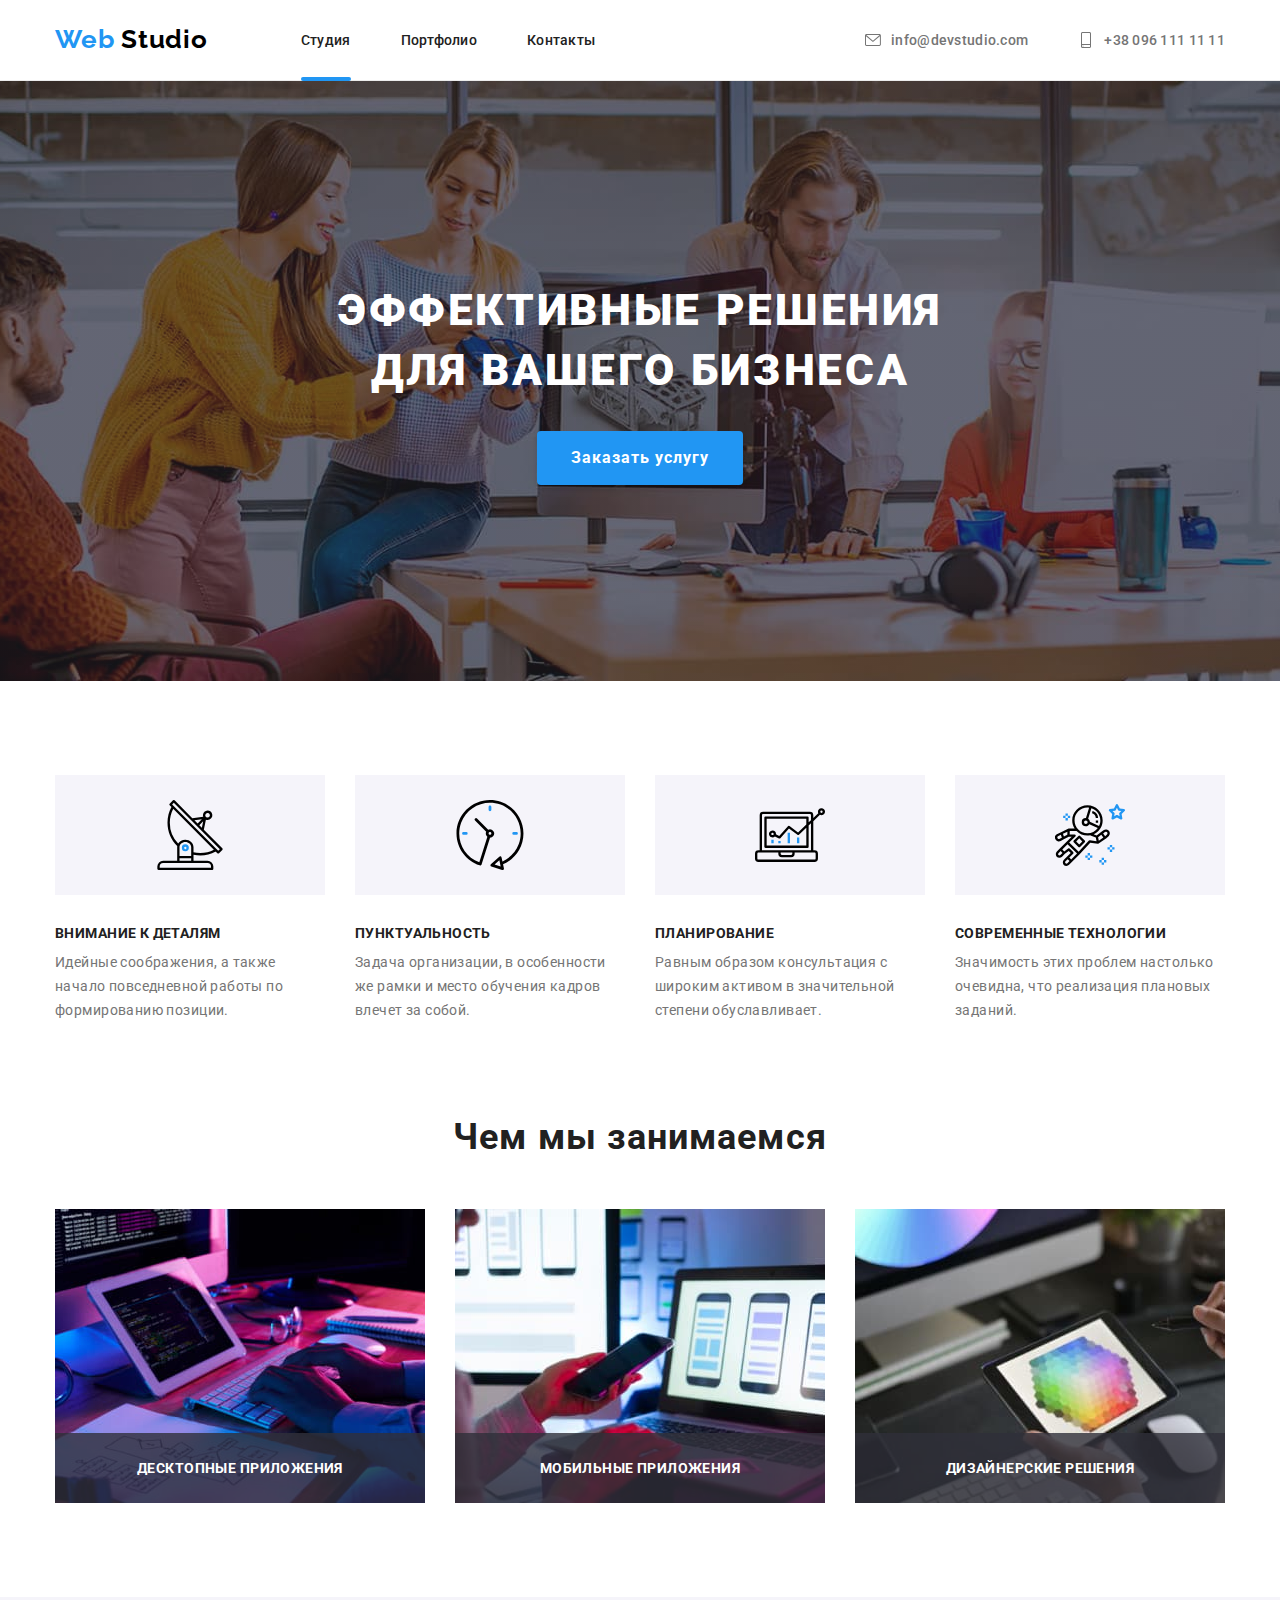
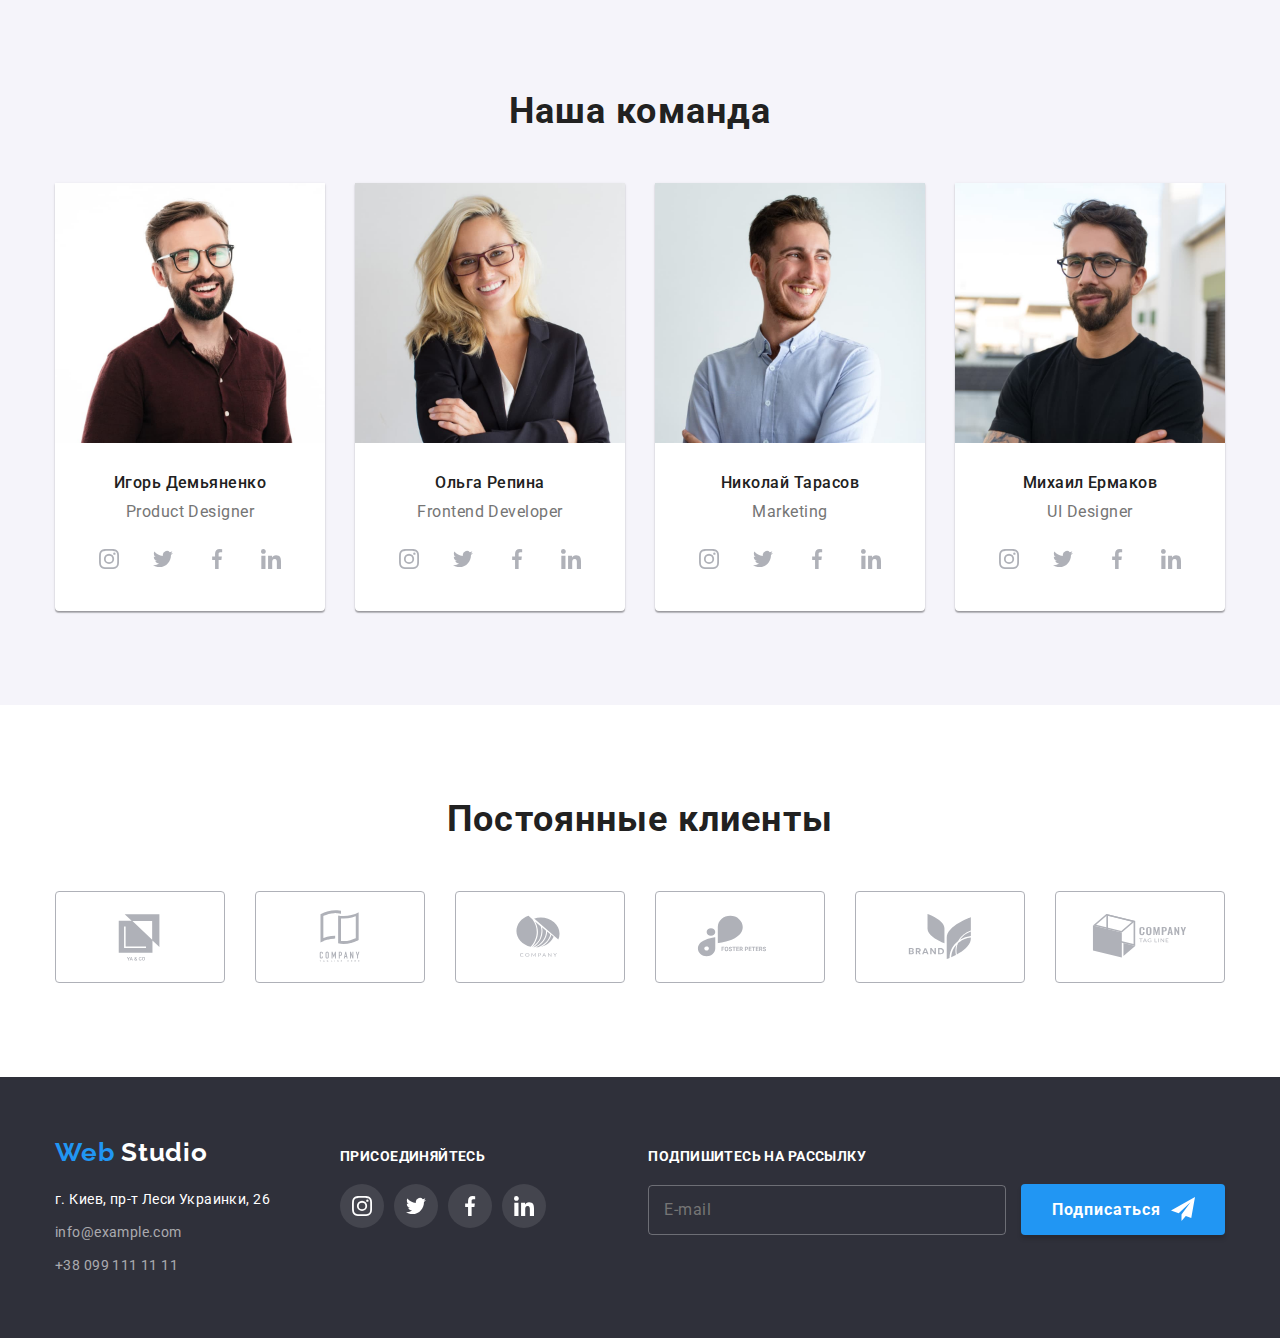
==== commit 7ff23624: "Sass_scss" ====
--- a/index.html
+++ b/index.html
@@ -5,13 +5,14 @@
     <meta http-equiv="X-UA-Compatible" content="IE=edge" />
     <meta name="viewport" content="width=device-width, initial-scale=1.0" />
     <title>WebStudio</title>
-    <link
+    <!-- <link
       rel="stylesheet"
       href="https://cdnjs.cloudflare.com/ajax/libs/modern-normalize/1.0.0/modern-normalize.min.css"
       integrity="sha512-ISS7cAi1PEhQ8jnbJpJZMd29NlhNj4AWYyLOSp2CE/CsHxTCu+r+t0D2yoJudVrd0/8fTVPUVDzY5Tvli75u/g=="
       crossorigin="anonymous"
-    />
-    <link rel="stylesheet" href="./css/style.css" />
+    /> -->
+      <link rel="stylesheet" href="./css/main.min.css">
+    <!-- <link rel="stylesheet" href="./css/style.css" /> -->
     <link rel="preconnect" href="https://fonts.googleapis.com" />
     <link rel="preconnect" href="https://fonts.gstatic.com" crossorigin />
     <link
@@ -22,6 +23,7 @@
   <body>
     <header>
       <div class="container container-nav">
+        <!-- logo -->
         <a class="logo-header" href="./index.html">
           <span class="logo-header__color">Web</span>
           Studio
@@ -30,7 +32,12 @@
         <nav>
           <ul class="nav-table">
             <li class="nav-table__item">
-              <a class="nav-table__link nav-table__link--activ" href="./index.html">Студия</a>
+              <a
+                class="nav-table__link nav-table__link--activ"
+                href="./index.html"
+              >
+                Студия
+              </a>
             </li>
             <li class="nav-table__item">
               <a class="nav-table__link" href="./portfolio.html">Портфолио</a>
@@ -49,8 +56,8 @@
               </svg>
               info@devstudio.com
             </a>
-          </li class="table-info__item">
-          <li>
+          </li>
+          <li class="table-info__item">
             <a class="table-info__link" href="tel:+380961111111">
               <svg class="table-info__icon" width="16" height="16">
                 <use href="./images/icons.svg#icon-smartphone"></use>
@@ -440,56 +447,56 @@
     </footer>
     <!-- Backdrop -->
     <div class="backdrop is-hidden" data-backdrop>
-      <div class="modal">
-        <button class="backdrop-button" data-close-modal>
-          <svg class="backdrop-icon" width="18" height="18" >
+      <div class="backdrop__modal">
+        <button class="backdrop__button" data-close-modal>
+          <svg class= width="18" height="18">
             <use href="./images/icons.svg#icon-close-black"></use>
           </svg>
         </button>
 
         <!-- Form -->
         <form class="backdrop-form">
-          <h3 class="backdrop-title">
+          <h3 class="backdrop-form__title">
             Оставьте свои данные, мы вам перезвоним
           </h3>
-          <label class="backdrop-label">
-            <span class="backdrop-label-text">Имя</span>
-            <input class="form-input" type="text" name="text" required />
-            <svg class="form-icon" width="18" height="18">
+          <label class="backdrop-form__label">
+            <span class="backdrop-form__text">Имя</span>
+            <input class="backdrop-form__input" type="text" name="text" required />
+            <svg class="backdrop-form__icon" width="18" height="18">
               <use href="./images/icons.svg#icon-backdrop-person"></use>
             </svg>
           </label>
-          <label class="backdrop-label">
-            <span class="backdrop-label-text">Телефон</span>
-            <input class="form-input" type="tel" name="tel" required />
-            <svg class="form-icon" width="18" height="18">
+          <label class="backdrop-form__label">
+            <span class="backdrop-form__text">Телефон</span>
+            <input class="backdrop-form__input" type="tel" name="tel" required />
+            <svg class="backdrop-form__icon" width="18" height="18">
               <use href="./images/icons.svg#icon-phone-bagdrop"></use>
             </svg>
           </label>
-          <label class="backdrop-label">
-            <span class="backdrop-label-text">Почта</span>
-            <input class="form-input" type="email" name="email" required />
-            <svg class="form-icon" width="18" height="18">
+          <label class="backdrop-form__label">
+            <span class="backdrop-form__text">Почта</span>
+            <input class="backdrop-form__input" type="email" name="email" required />
+            <svg class="backdrop-form__icon" width="18" height="18">
               <use href="./images/icons.svg#icon-backdrop-email"></use>
             </svg>
           </label>
-          <label class="backdrop-textarea">
-            <span class="backdrop-label-text">Комментарий</span>
+          <label class="form-textarea">
+            <span class="form-textarea__text">Комментарий</span>
             <textarea
-              class="textarea"
+              class="form-textarea__textarea"
               name="textarea"
               placeholder="Введите текст"
             ></textarea>
           </label>
-          <label class="backdrop-chackbox">
-            <input class="checkbox" type="checkbox" />
-            <span class="checkbox-icon"></span>
+          <label class="form-chackbox">
+            <input class="form-chackbox__checkbox visually-hidden" type="checkbox" />
+            <span class="form-checkbox__icon"></span>
 
             Соглашаюсь с рассылкой и принимаю
-            <a class="backdrop-link" href="">Условия договора</a>
+            <a class="form-chackbox__link" href="">Условия договора</a>
           </label>
-          <div class="backdrop-container-btm">
-            <button class="backdrop-btm" type="submit">Отправить</button>
+          <div class="btn-form">
+            <button class="btn-form__button" type="submit">Отправить</button>
           </div>
         </form>
       </div>
--- a/css/main.min.css
+++ b/css/main.min.css
@@ -0,0 +1 @@
+*,::before,::after{box-sizing:border-box}html{line-height:1.15;-webkit-text-size-adjust:100%;-moz-tab-size:4;tab-size:4}body{margin:0;font-family:system-ui,-apple-system,"Segoe UI",Roboto,Helvetica,Arial,sans-serif,"Apple Color Emoji","Segoe UI Emoji"}hr{height:0;color:inherit}abbr[title]{text-decoration:underline dotted}b,strong{font-weight:bolder}code,kbd,samp,pre{font-family:ui-monospace,SFMono-Regular,Consolas,"Liberation Mono",Menlo,monospace;font-size:1em}small{font-size:80%}sub,sup{font-size:75%;line-height:0;position:relative;vertical-align:baseline}sub{bottom:-0.25em}sup{top:-0.5em}table{text-indent:0;border-color:inherit}button,input,optgroup,select,textarea{font-family:inherit;font-size:100%;line-height:1.15;margin:0}button,select{text-transform:none}button,[type=button],[type=reset],[type=submit]{-webkit-appearance:button}::-moz-focus-inner{border-style:none;padding:0}:-moz-focusring{outline:1px dotted ButtonText}:-moz-ui-invalid{box-shadow:none}legend{padding:0}progress{vertical-align:baseline}::-webkit-inner-spin-button,::-webkit-outer-spin-button{height:auto}[type=search]{-webkit-appearance:textfield;outline-offset:-2px}::-webkit-search-decoration{-webkit-appearance:none}::-webkit-file-upload-button{-webkit-appearance:button;font:inherit}summary{display:list-item}:root{--primary-text-color: #212121;--primary-whity-color: #ffffff;--accent-color: #2196f3;--link-color: #757575;--logo-color: #000000;--bgr-color: #2f303a;--secondary-bgr-color: #f5f4fa;--button-hover: #188ce8;--hero-border-color: #ececec;--color-icons: #afb1b8}body{font-family:"Roboto",sans-serif;font-style:normal;font-size:14px;background-color:var(--primary-whity-color);color:var(--primary-text-color)}img{display:block;max-width:100%;height:auto}h1,h2,h3,h4,h5,h6,p{font-size:inherit;font-weight:400;margin:0;padding:0}ul{list-style:none}ul,li{margin:0;padding:0}header{border-bottom:1px solid var(--hero-border-color)}header .activ{color:var(--accent-color)}input{padding:0}.visually-hidden{position:absolute;width:1px;height:1px;margin:-1px;border:0;padding:0;white-space:nowrap;clip-path:inset(100%);clip:rect(0 0 0 0);overflow:hidden}.section{padding-top:94px;padding-bottom:94px}.container{max-width:1200px;margin:0 auto;padding-left:15px;padding-right:15px}.container-nav{display:flex}.logo-header{font-family:"Raleway";font-weight:700;font-size:26px;line-height:1.192;color:var(--logo-color);letter-spacing:.03em;text-decoration:none;padding-top:24px;margin-right:93px;padding-bottom:25px}.logo-header__color{color:var(--accent-color)}.nav-table{display:flex}.nav-table__item{margin-right:50px}.nav-table__item:last-child{margin-right:0}.nav-table__link{font-weight:500;font-size:14px;line-height:1.142;letter-spacing:.02em;color:var(--primary-text-color);text-decoration:none;padding:32px 0;display:block;position:relative;transition-property:color;transition-duration:250ms;transition-timing-function:cubic-bezier(0.4, 0, 0.2, 1)}.nav-table__link:hover,.nav-table__link:focus{color:var(--accent-color);fill:var(--accent-color)}.nav-table__link::after{content:"";display:block;height:4px;width:100%;background:#2196f3;border-radius:2px;position:absolute;bottom:-1.5px;opacity:0;transition-property:transform background opacity;transition-duration:250ms;transition-timing-function:cubic-bezier(0.4, 0, 0.2, 1);transform:scaleX(0)}.nav-table__link:hover::after,.nav-table__link:focus::after{opacity:1;transform:scaleX(1)}.nav-table__link--activ::after{content:"";display:block;height:4px;width:100%;background:#2196f3;border-radius:2px;position:absolute;bottom:-1.5px;transform:scale(1);opacity:1}.table-info{display:flex;margin-left:auto}.table-info__item:first-child{margin-right:50px}.table-info__link{display:flex;align-items:center;font-weight:500;font-size:14px;line-height:16px;letter-spacing:.02em;color:var(--link-color);fill:var(--link-color);text-decoration:none;padding:32px 0;transition-property:color,fill;transition-duration:250ms;transition-timing-function:cubic-bezier(0.4, 0, 0.2, 1)}.table-info__link:hover,.table-info__link:focus{color:var(--accent-color);fill:var(--accent-color)}.table-info__icon{margin-right:10px}.hero{background-color:#c4c4c4;max-width:1600px;height:600px;margin-left:auto;margin-right:auto;background-image:linear-gradient(to right, rgba(47, 48, 58, 0.4), rgba(47, 48, 58, 0.4)),url(../images/fon-img.jpeg);background-repeat:no-repeat;background-position:center;text-align:center;padding:200px 0}.hero__title{font-weight:900;font-size:44px;line-height:1.363;text-align:center;letter-spacing:.06em;text-transform:uppercase;color:var(--primary-whity-color)}.hero__btm{background-color:var(--accent-color);font-weight:700;font-size:16px;line-height:1.875;text-align:center;letter-spacing:.06em;color:var(--primary-whity-color);cursor:pointer;padding:10px 32px;margin-top:30px;border-radius:4px;border-color:rgba(0,0,0,0);box-shadow:0px 4px 4px rgba(0,0,0,.15);transition-property:background-color;transition-duration:250ms;transition-timing-function:cubic-bezier(0.4, 0, 0.2, 1)}.hero__btm:hover,.hero__btm:focus{background-color:var(--button-hover)}.benefits__table{display:flex}.benefits__item{max-width:270px;margin-right:30px}.benefits__item:last-child{margin-right:0}.benefits__icon{display:flex;width:270px;height:120px;margin-bottom:30px;background-color:var(--secondary-bgr-color);align-items:center;justify-content:center}.benefits__icon--svg{height:70px;width:70px}.benefits__title{font-weight:700;font-size:14px;line-height:1.142;letter-spacing:.03em;text-transform:uppercase;color:var(--primary-text-color)}.benefits__text{font-size:14px;line-height:1.714;letter-spacing:.03em;color:#757575;margin-top:10px}.work{padding-top:0}.work__title{font-weight:700;font-size:36px;line-height:1.166;text-align:center;letter-spacing:.03em;margin-bottom:50px}.work__table{display:flex;flex-wrap:wrap;list-style:none;margin-top:-30px;margin-left:-30px}.work__img{position:relative;margin-top:30px;margin-left:30px;flex-basis:calc(33.3333333333% - 30px)}.work__text{position:absolute;left:0;bottom:0;width:100%;height:70px;background:rgba(47,48,58,.8);display:flex;align-items:center;justify-content:center;text-transform:uppercase;font-weight:700;font-size:14px;line-height:1.142;text-align:center;letter-spacing:.03em;color:#fff}.trainer{background-color:var(--secondary-bgr-color)}.trainer__subtitle{font-weight:700;font-size:36px;line-height:1.166;text-align:center;letter-spacing:.03em}.trainer__table{margin-top:50px;display:flex;flex-wrap:wrap;margin-right:-30px}.trainer__item{background-color:var(--primary-whity-color);max-width:270px;box-shadow:0px 1px 3px rgba(0,0,0,.12),0px 1px 1px rgba(0,0,0,.14),0px 2px 1px rgba(0,0,0,.2);border-radius:0px 0px 4px 4px;flex-basis:-5px;margin-right:30px}.trainer__tehno-card{padding:30px 32px}.trainer__title{font-weight:500;font-size:16px;line-height:1.187;text-align:center;letter-spacing:.03em;color:var(--primary-text-color)}.trainer__text{font-size:16px;line-height:1.187;text-align:center;letter-spacing:.03em;color:var(--link-color);margin-top:10px}.trainer__table--icon{display:flex;margin-top:16px}.trainer__item--icon{margin-right:10px}.trainer__item--icon:last-child{margin-right:0}.trainer__icon--link{display:flex;justify-content:center;align-items:center;width:44px;height:44px;fill:var(--color-icons);margin-right:10px;border-radius:50%;transition-property:background-color,fill;transition-duration:250ms;transition-timing-function:cubic-bezier(0.4, 0, 0.2, 1)}.trainer__icon--link:last-child{margin-right:0}.trainer__icon--link:hover,.trainer__icon--link:focus{background-color:var(--accent-color);fill:var(--primary-whity-color)}.trainer__icon{width:20px;height:20px}.companies__title{font-weight:700;font-size:36px;line-height:1.166;text-align:center;letter-spacing:.03em}.companies__table{display:flex;margin-top:50px}.companies__icon{width:106px;height:70px}.companies__item{width:170px;height:92px}.companies__item:not(:last-child){margin-right:30px}.companies__link{display:flex;justify-content:center;align-items:center;width:100%;height:100%;border:1px solid var(--color-icons);fill:var(--color-icons);border-radius:4px;transition-property:border-color,fill;transition-duration:250ms;transition-timing-function:cubic-bezier(0.4, 0, 0.2, 1)}.companies__link:hover,.companies__link:focus{border-color:var(--accent-color);fill:var(--accent-color)}.filter__table{display:flex;justify-content:center;margin-bottom:50px}.filter__item{margin-left:8px}.filter__item:first-child{margin-left:0}.filter-btm{background-color:#f5f4fa;font-weight:500;font-size:16px;line-height:1.625;text-align:center;letter-spacing:.03em;color:var(--primary-text-color);padding:6px 22px;border-radius:4px;border:none;cursor:pointer;transition-property:background-color,color,box-shadow;transition-duration:250ms;transition-timing-function:cubic-bezier(0.4, 0, 0.2, 1)}.filter-btm:hover,.filter-btm:focus{background-color:var(--accent-color);color:var(--primary-whity-color);box-shadow:0px 3px 1px rgba(0,0,0,.1),0px 1px 2px rgba(0,0,0,.08),0px 2px 2px rgba(0,0,0,.12)}.filter__btm--activ{background-color:var(--accent-color);color:var(--primary-whity-color)}.tehno{display:flex;flex-wrap:wrap;margin-top:-30px;margin-left:-30px}.tehno__item{max-width:370px;margin-top:30px;margin-left:30px;flex-basis:calc(33.3333333333% - 30px)}.tehno__link{display:block;text-decoration:none;transition-property:box-shadow;transition-duration:250ms;transition-timing-function:cubic-bezier(0.4, 0, 0.2, 1)}.tehno__link:hover,.tehno__link:focus{box-shadow:0px 1px 1px rgba(0,0,0,.12),0px 4px 4px rgba(0,0,0,.06),1px 4px 6px rgba(0,0,0,.16)}.tehno__fon--card{position:relative;overflow:hidden}.tehno__fon--text{position:absolute;top:0;left:0;max-width:100%;font-weight:400;font-size:18px;line-height:1.56;letter-spacing:.03em;color:#fff;background:rgba(33,150,243,.9);padding:63px 24px;opacity:0;transition-property:transform,opacity;transform:translateY(100%);transition-duration:250ms;transition-timing-function:cubic-bezier(0.4, 0, 0.2, 1)}.tehno__link:hover .tehno__fon--text,.tehno__link:hover .tehno__fon--text,.tehno__link:focus .tehno__fon--text,.tehno__link:focus .tehno__fon--text{opacity:1;transform:translateY(0)}.tehno__card{padding:20px 24px;border-right:1px solid var(--hero-border-color);border-bottom:1px solid var(--hero-border-color);border-left:1px solid var(--hero-border-color)}.tehno__title{margin:0;padding:0;font-weight:700;font-size:18px;line-height:36px;letter-spacing:.06em;color:var(--primary-text-color);margin-bottom:4px}.tehno__text{font-size:16px;line-height:30px;letter-spacing:.03em;color:var(--link-color)}.footer{background-color:var(--bgr-color);padding-top:60px;padding-bottom:60px}.footer__container{display:flex;align-items:baseline}.footer__logo{font-family:"Raleway";font-weight:700;font-size:26px;line-height:1.192;letter-spacing:.03em;color:var(--primary-whity-color);text-decoration:none;display:block;margin-bottom:20px}.footer__logo--color{color:var(--accent-color)}.footer__address{font-style:normal}.footer__addres--text{font-size:14px;line-height:1.714;letter-spacing:.03em;color:var(--primary-whity-color);margin-bottom:9px}.footer__table--item:last-child{margin-top:9px}.footer__link{font-size:14px;line-height:1.714;letter-spacing:.03em;color:rgba(255,255,255,.6);text-decoration:none;transition-property:color;transition-duration:250ms;transition-timing-function:cubic-bezier(0.4, 0, 0.2, 1)}.footer__link:hover,.footer__link:focus{color:rgba(255,255,255,.9)}.network__section-icon{margin-left:70px}.network__title{font-weight:700;line-height:1.142;letter-spacing:.03em;text-transform:uppercase;color:var(--primary-whity-color);margin-bottom:20px}.network__table{display:flex}.network__item{margin-right:10px}.network__item:last-child{margin-right:0}.network__link{display:flex;justify-content:center;align-items:center;width:44px;height:44px;fill:var(--primary-whity-color);background:rgba(255,255,255,.1);border-radius:50%;transition-property:background-color;transition-duration:250ms;transition-timing-function:cubic-bezier(0.4, 0, 0.2, 1)}.network__link:hover,.network__link:focus{background-color:var(--accent-color)}.network__icon{width:20px;height:20px}.footer-form{margin-left:auto}.footer-form__title{font-weight:700;line-height:1.142;letter-spacing:.03em;text-transform:uppercase;color:var(--primary-whity-color);margin-bottom:20px}.footer-form__email{border:1px solid rgba(255,255,255,.3);font-size:16px;line-height:1.25;align-items:center;letter-spacing:.03em;color:rgba(255,255,255,.6);background-color:rgba(0,0,0,0);padding-right:15px;padding-left:15px;border-radius:4px;width:358px;min-height:50px;margin-right:12px;transition-property:outline;transition-duration:250ms;transition-timing-function:cubic-bezier(0.4, 0, 0.2, 1)}.footer-form__email:hover{outline:1px solid #2195f3}.footer-form__btm{display:inline-flex;align-items:center;background-color:var(--accent-color);font-weight:700;font-size:16px;line-height:1.714;text-align:center;letter-spacing:.06em;color:var(--primary-whity-color);cursor:pointer;padding:10px 28px 10px 29px;border-radius:4px;border-color:rgba(0,0,0,0);box-shadow:0px 4px 4px rgba(0,0,0,.15);transition-property:background-color;transition-duration:250ms;transition-timing-function:cubic-bezier(0.4, 0, 0.2, 1)}.footer-form__btm:hover,.footer-form__btm:focus{background-color:var(--button-hover)}.footer-form__icon{margin-left:10px}.backdrop{position:fixed;top:0px;left:0px;width:100%;height:100%;background:rgba(0,0,0,.2);transition-property:opacity,visibility;transition-duration:250ms;transition-timing-function:cubic-bezier(0.4, 0, 0.2, 1)}.backdrop.is-hidden{opacity:0;pointer-events:none;visibility:hidden}.backdrop.is-hidden .backdrop__modal{transform:scale(1);transform:translate(-50%, -50%);transition:transform 250ms cubic-bezier(0.4, 0, 0.2, 1)}.backdrop__modal{position:absolute;top:50%;left:50%;width:528px;height:581px;background:#fff;box-shadow:0px 1px 3px rgba(0,0,0,.12),0px 1px 1px rgba(0,0,0,.14),0px 2px 1px rgba(0,0,0,.2);border-radius:4px;transform:translate(-50%, -50%) scale(1.1);transition:transform 250ms cubic-bezier(0.4, 0, 0.2, 1)}.backdrop__button{position:absolute;right:8px;top:8px;display:flex;justify-content:center;align-items:center;padding:0;width:30px;height:30px;border-radius:50%;background:#fff;border:1px solid rgba(0,0,0,.1);cursor:pointer;transition:fill 250ms cubic-bezier(0.4, 0, 0.2, 1)}.backdrop__button:hover,.backdrop__button:focus{fill:var(--accent-color)}.backdrop-form{padding:40px;display:flex;flex-direction:column}.backdrop-form__title{font-weight:700;font-size:20px;line-height:1.15;text-align:center;letter-spacing:.03em;color:var(--primary-text-color);margin-bottom:12px}.backdrop-form__label{position:relative;display:flex;flex-direction:column;margin-bottom:10px}.backdrop-form__text{font-weight:400;font-size:12px;line-height:1.16;letter-spacing:.01em;color:var(--link-color);margin-bottom:4px}.backdrop-form__input{height:40px;border:1px solid rgba(33,33,33,.2);box-sizing:border-box;border-radius:4px;font-size:16px;padding-left:42px;transition:border-color 250ms cubic-bezier(0.4, 0, 0.2, 1)}.backdrop-form__input:focus{border-color:var(--accent-color);outline:none}.backdrop-form__input:focus+.backdrop-form__icon{fill:var(--accent-color)}.backdrop-form__icon{position:absolute;top:50%;left:12px;transition:fill 250ms cubic-bezier(0.4, 0, 0.2, 1)}.form-textarea{display:flex;flex-direction:column;margin-bottom:20px}.form-textarea__text{font-weight:400;font-size:12px;line-height:1.16;letter-spacing:.01em;color:var(--link-color);margin-bottom:4px}.form-textarea__textarea{resize:none;padding:16px;width:100%;height:120px;border:1px solid rgba(33,33,33,.2);box-sizing:border-box;border-radius:4px}.form-textarea__textarea:focus{border-color:var(--accent-color);outline:none}.form-textarea__textarea::placeholder{font-family:"Roboto";font-style:normal;font-weight:400;font-size:14px;line-height:16px;letter-spacing:.01em;color:rgba(117,117,117,.5)}.form-chackbox{display:flex;justify-content:center;align-items:baseline;margin-bottom:30px;font-family:"Roboto";font-style:normal;font-weight:400;font-size:14px;line-height:1.714;letter-spacing:.03em;color:#757575}.visually-hidden{position:absolute;width:1px;height:1px;margin:-1px;border:0;padding:0;white-space:nowrap;clip-path:inset(100%);clip:rect(0 0 0 0);overflow:hidden}.form-checkbox__icon{position:relative;top:2px;display:inline-block;width:16px;height:15px;margin-right:8px;border-radius:2px;background-image:url(../images/icon-no-check.svg);transition:background-image 250ms cubic-bezier(0.4, 0, 0.2, 1)}.form-chackbox__checkbox:focus-visible+.form-checkbox__icon{outline:2px solid #305cc9;outline-offset:1px}.form-chackbox__checkbox:checked+.form-checkbox__icon{background-image:url(../images/icon-check.svg)}.form-chackbox__link{font-weight:400;font-size:14px;line-height:1.714;letter-spacing:.03em;text-decoration-line:underline;color:#2196f3;margin-left:5px}.btn-form{display:flex;justify-content:center}.btn-form__button{padding:10px 55px;background-color:var(--accent-color);font-weight:700;font-size:16px;line-height:1.88;text-align:center;letter-spacing:.06em;color:var(--primary-whity-color);border-radius:4px;border-color:rgba(0,0,0,0);box-shadow:0px 4px 4px rgba(0,0,0,.15);transition-property:background-color;transition-duration:250ms;transition-timing-function:cubic-bezier(0.4, 0, 0.2, 1);cursor:pointer}.btn-form__button:hover,.btn-form__button:focus{background-color:var(--button-hover)}/*# sourceMappingURL=main.min.css.map */